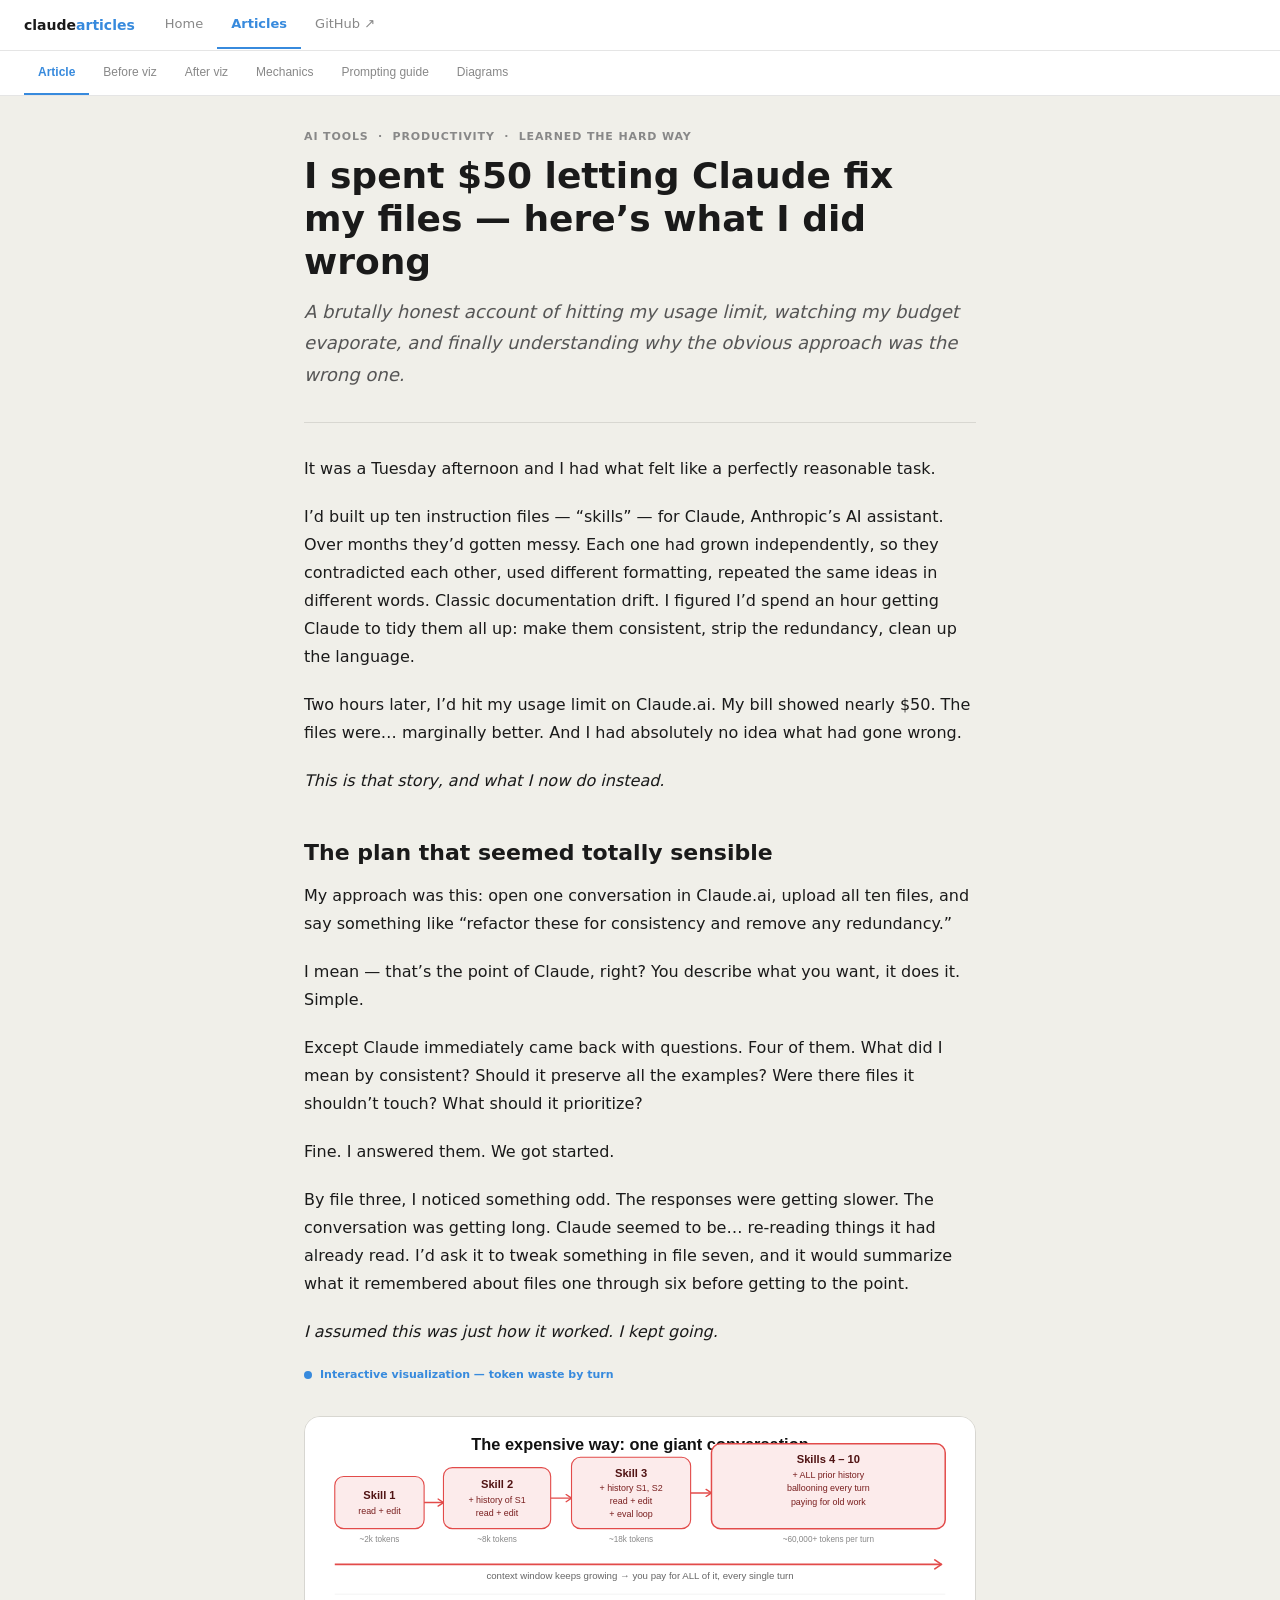
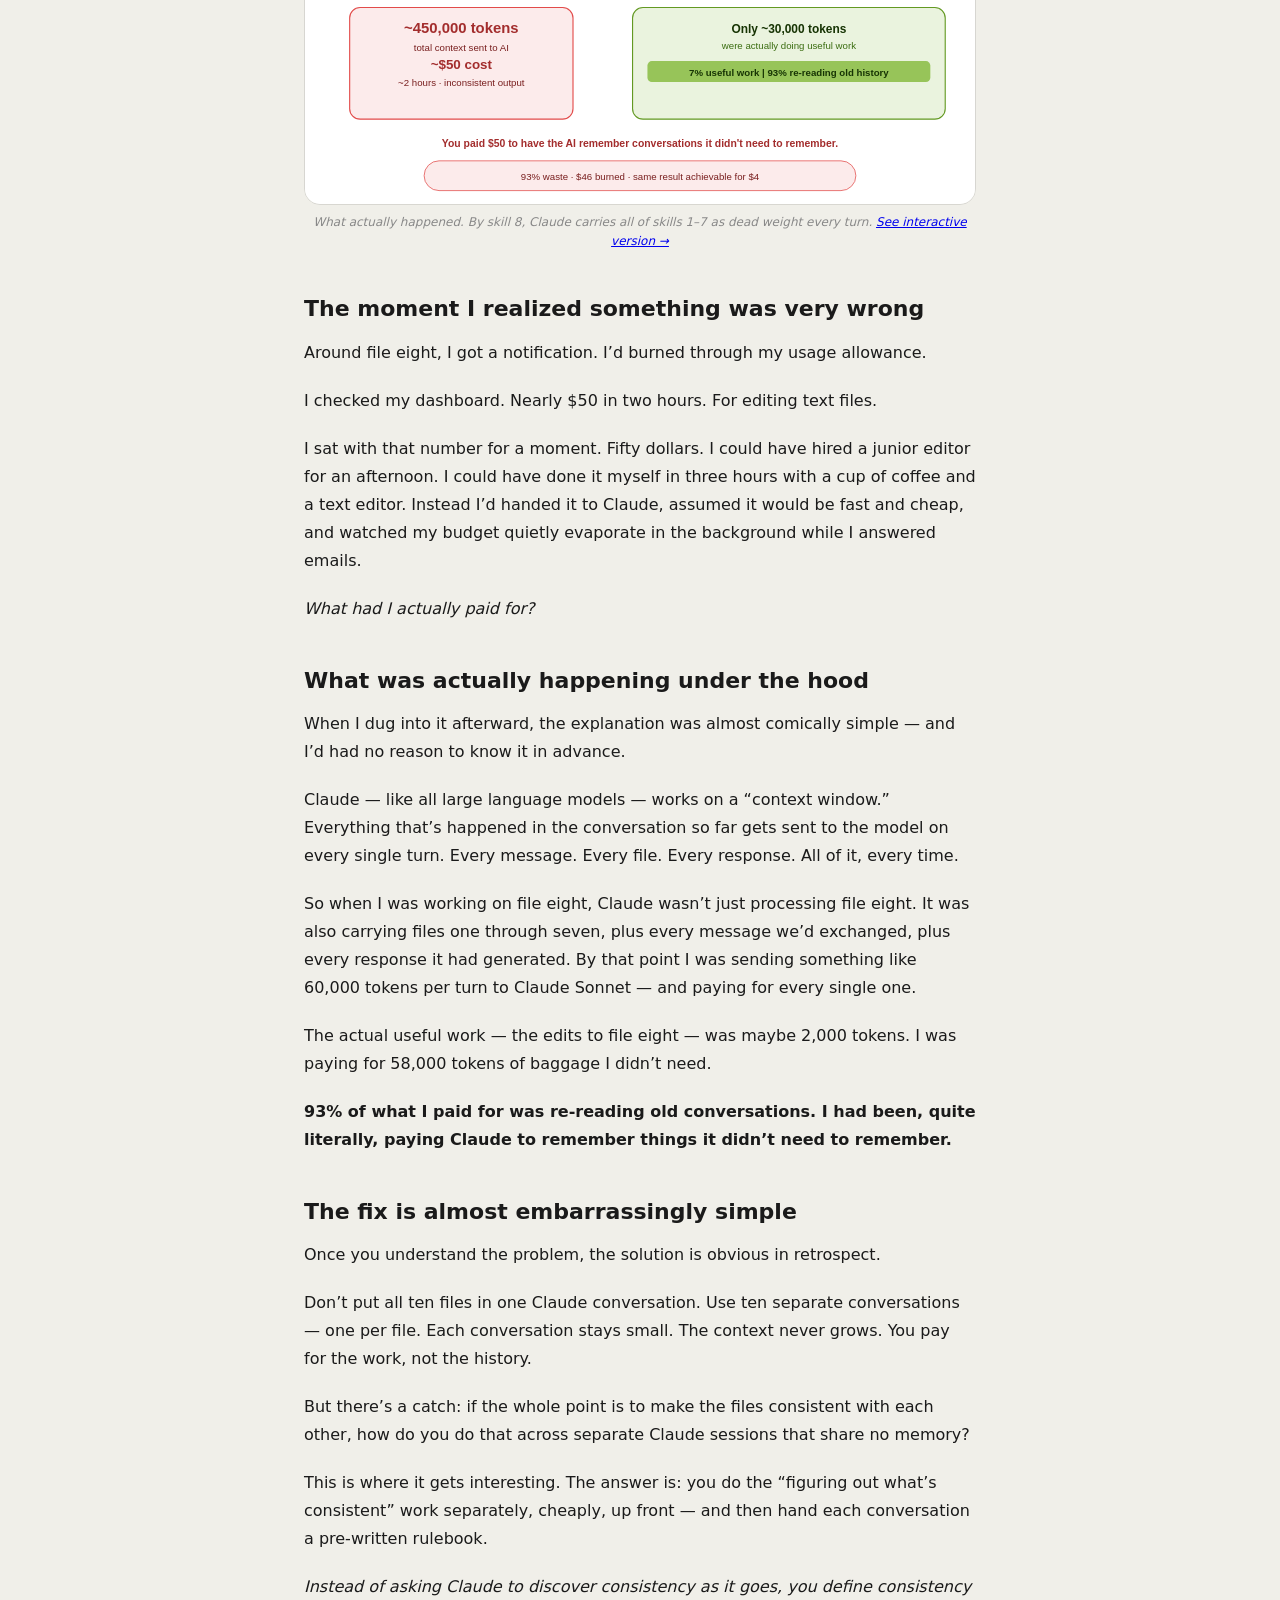
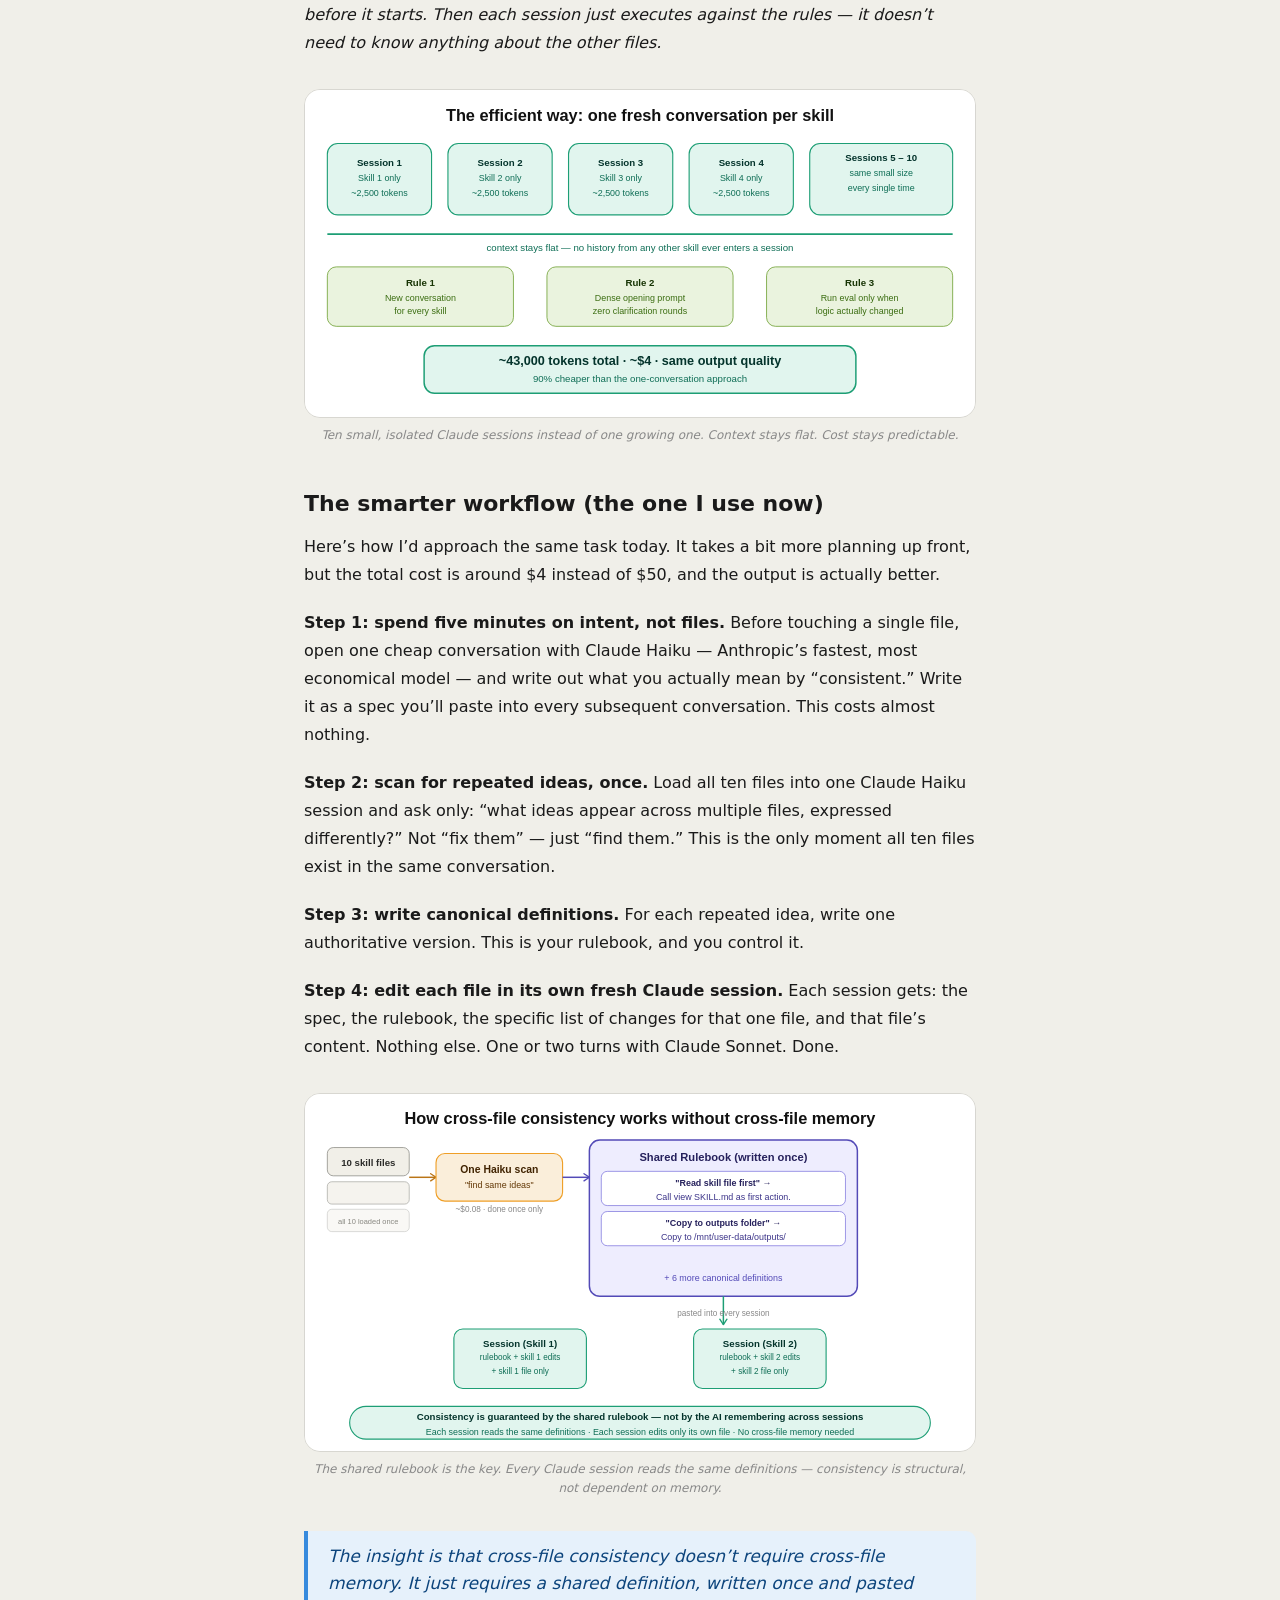
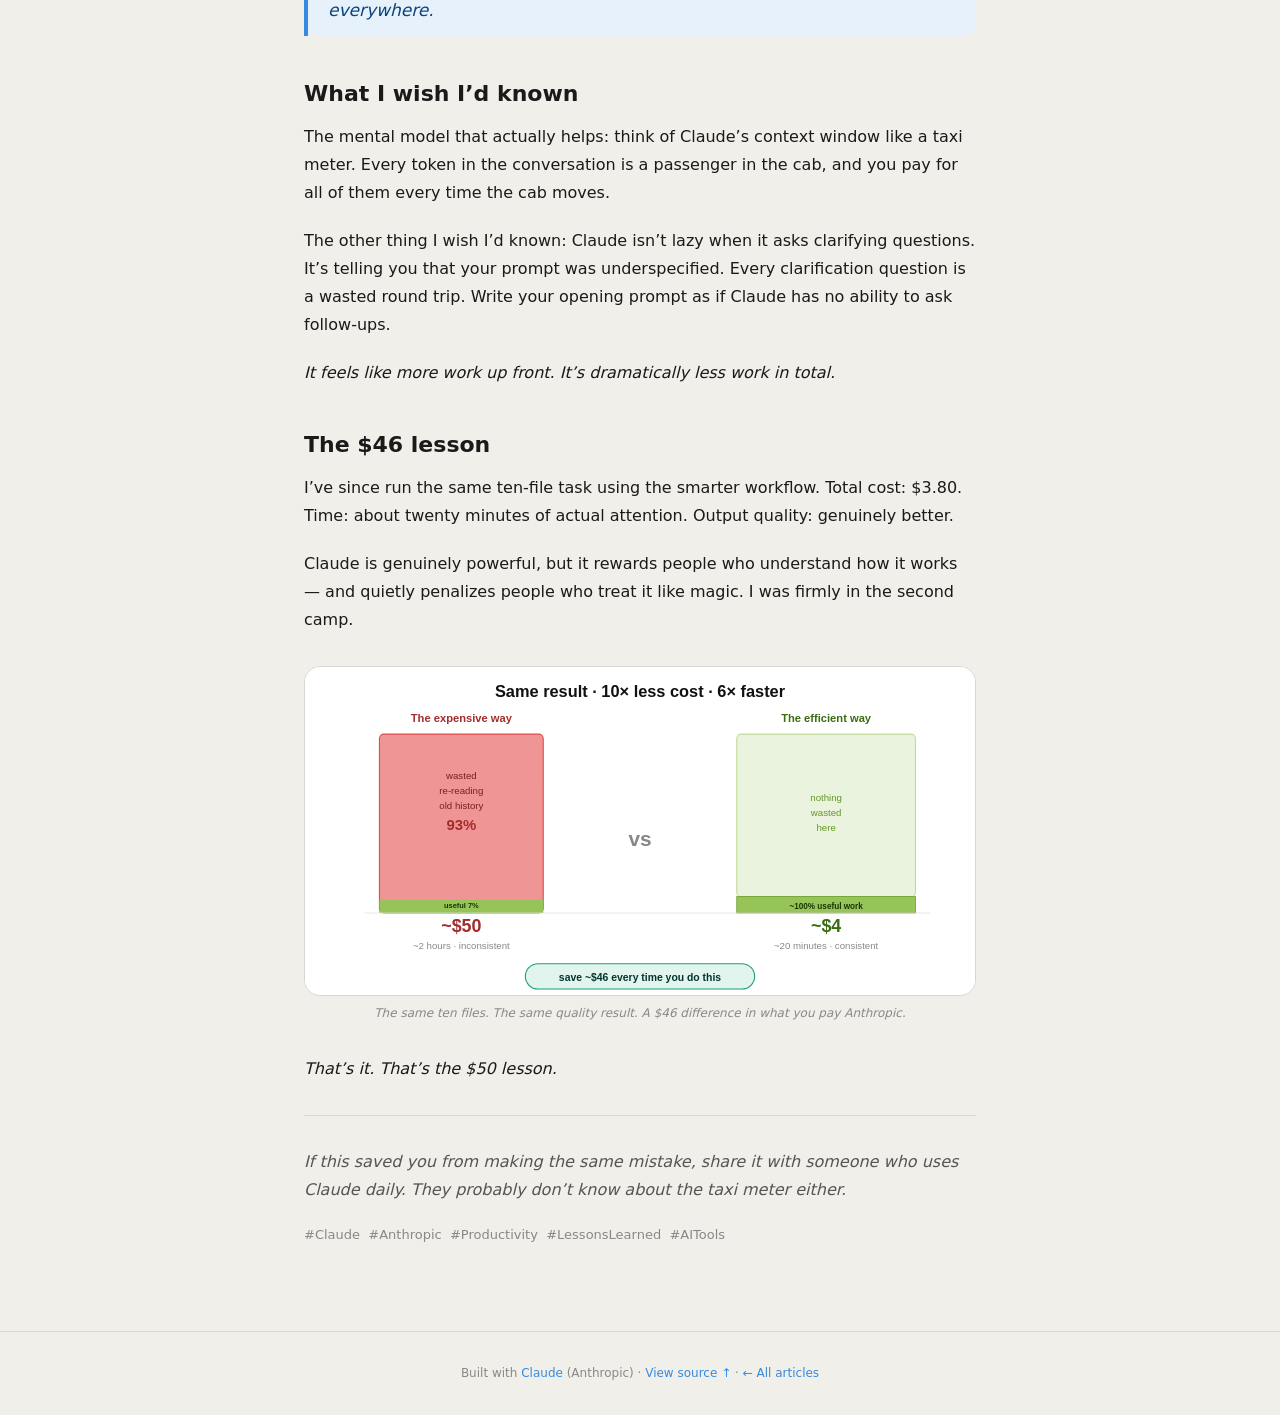
==== articles/claude-token-waste/index.html @ 5283a9b3 "Claude token waste article" ====
<!DOCTYPE html>
<html lang="en">
<head>
<meta charset="UTF-8">
<meta name="viewport" content="width=device-width, initial-scale=1.0">
<title>I spent $50 letting Claude fix my files — Claude Articles</title>
<meta name="description" content="A brutally honest account of hitting my usage limit, watching my budget evaporate, and understanding why the obvious approach was the wrong one.">
<meta property="og:title" content="I spent $50 letting Claude fix my files">
<meta property="og:description" content="Why the naive approach to AI file refactoring costs 10x more than it should — and the workflow that fixes it.">
<meta property="og:type" content="article">
<link rel="canonical" href="https://username.github.io/articles/claude-token-waste/">
<link rel="stylesheet" href="../../_shared/style.css">
<style>
  /* ── page-level tabs ── */
  .page-nav { background: var(--bg); border-bottom: 1px solid var(--border); padding: 0 1.5rem; display: flex; align-items: center; gap: 0; overflow-x: auto; scrollbar-width: none; }
  .page-nav::-webkit-scrollbar { display: none; }
  .pnav-btn { font-size: 12px; padding: 0 14px; height: 44px; border: none; background: transparent; color: var(--text3); cursor: pointer; white-space: nowrap; border-bottom: 2px solid transparent; transition: all .15s; flex-shrink: 0; }
  .pnav-btn:hover { color: var(--text); }
  .pnav-btn.active { color: var(--blue); border-bottom-color: var(--blue); font-weight: 600; }
  .page { display: none; }
  .page.active { display: block; }
  /* ── metrics ── */
  .metrics { display: grid; grid-template-columns: repeat(auto-fit, minmax(120px,1fr)); gap: 10px; margin-bottom: 1.25rem; }
  .metric { background: var(--bg2); border-radius: var(--radius); padding: 12px 14px; }
  .metric .mn { font-size: 22px; font-weight: 700; margin-top: 3px; }
  .metric .ml { font-size: 11px; color: var(--text3); }
  /* ── bar chart ── */
  .bar-row { display: flex; align-items: center; gap: 8px; margin-bottom: 6px; }
  .bar-label { font-size: 11px; color: var(--text3); min-width: 48px; text-align: right; flex-shrink: 0; }
  .bar-track { flex: 1; display: flex; gap: 2px; align-items: center; min-width: 0; }
  .bar-seg { height: 20px; border-radius: 3px; flex-shrink: 0; cursor: default; }
  .bar-total { font-size: 10px; color: var(--text3); min-width: 32px; text-align: right; flex-shrink: 0; }
  .skip-badge { font-size: 10px; color: var(--green-dark); background: var(--green-light); padding: 1px 6px; border-radius: 10px; margin-left: 4px; white-space: nowrap; }
  /* ── filter row ── */
  .filter-row { display: flex; gap: 6px; flex-wrap: wrap; margin-bottom: 1rem; }
  .filt-btn { font-size: 11px; padding: 3px 10px; border-radius: 20px; border: 1px solid var(--border2); background: transparent; color: var(--text3); cursor: pointer; transition: all .15s; }
  .filt-btn.on-red { background: var(--red-light); color: var(--red-dark); border-color: transparent; }
  .filt-btn.on-green { background: var(--green-light); color: var(--green-dark); border-color: transparent; }
  /* ── legend ── */
  .legend { display: flex; flex-wrap: wrap; gap: 14px; margin-top: 1rem; }
  .leg-item { display: flex; align-items: center; gap: 5px; font-size: 11px; color: var(--text3); }
  .leg-dot { width: 10px; height: 10px; border-radius: 2px; flex-shrink: 0; }
  /* ── tabs ── */
  .tab-row { display: flex; gap: 6px; flex-wrap: wrap; margin-bottom: 1rem; }
  .tab-btn { font-size: 12px; padding: 5px 14px; border-radius: var(--radius); border: 1px solid var(--border2); background: transparent; color: var(--text3); cursor: pointer; transition: all .15s; }
  .tab-btn.on { background: var(--blue-light); color: var(--blue-dark); border-color: transparent; font-weight: 600; }
  .tab-pane { display: none; }
  .tab-pane.on { display: block; }
  /* ── annotation ── */
  .ann { border-left: 3px solid var(--blue); border-radius: 0 var(--radius) var(--radius) 0; background: var(--blue-light); padding: 10px 14px; margin-bottom: 10px; font-size: 13px; line-height: 1.5; }
  .ann.good { border-color: var(--green); background: var(--green-light); }
  .ann.bad { border-color: var(--red); background: var(--red-light); }
  .ann-label { font-size: 10px; font-weight: 700; margin-bottom: 3px; color: var(--blue); }
  .ann.good .ann-label { color: var(--green); }
  .ann.bad .ann-label { color: var(--red); }
  /* ── mech cards ── */
  .mcard { border-radius: var(--radius); padding: 10px 14px; font-size: 12px; line-height: 1.55; margin-bottom: 8px; }
  .mcard-bad { background: var(--red-light); border: 1px solid var(--red); }
  .mcard-good { background: var(--green-light); border: 1px solid var(--green); }
  .mcard .mch { font-weight: 700; margin-bottom: 5px; }
  .mcard-bad .mch { color: var(--red-dark); }
  .mcard-good .mch { color: var(--green-dark); }
  .mech-grid { display: grid; grid-template-columns: 1fr 32px 1fr; gap: 0; align-items: start; margin-bottom: 10px; }
  .mech-arrow { display: flex; align-items: center; justify-content: center; padding-top: 12px; font-size: 18px; color: var(--text3); }
  .ctx-vis { display: flex; gap: 3px; flex-wrap: wrap; margin: 8px 0 4px; }
  .ctx-block { height: 14px; border-radius: 2px; }
  /* ── compare ── */
  .compare { display: grid; grid-template-columns: 1fr 1fr; gap: 10px; margin-bottom: 1rem; }
  .compare .ch { font-size: 12px; font-weight: 700; margin-bottom: 8px; }
  .tl-step { padding: 4px 0 4px 18px; position: relative; font-size: 12px; margin-bottom: 6px; }
  .tl-step::before { content:''; position: absolute; left: 3px; top: 10px; width: 7px; height: 7px; border-radius: 50%; }
  .tl-bad::before { background: var(--red); }
  .tl-good::before { background: var(--green); }
  .tl-cost { font-size: 10px; color: var(--text3); }
  /* ── chat / stepper ── */
  .chat-wrap { background: var(--bg2); border-radius: var(--radius-lg); padding: 14px 16px; margin-bottom: 1rem; }
  .bubble { max-width: 88%; margin-bottom: 10px; }
  .bubble.user { margin-left: auto; }
  .bubble-lbl { font-size: 10px; color: var(--text3); margin-bottom: 3px; }
  .bubble.user .bubble-lbl { text-align: right; }
  .bubble-inner { padding: 10px 14px; border-radius: 12px; font-size: 13px; line-height: 1.55; }
  .bubble.user .bubble-inner { background: var(--blue-light); color: var(--text); border-bottom-right-radius: 4px; }
  .bubble.claude .bubble-inner { background: var(--bg); border: 1px solid var(--border); border-bottom-left-radius: 4px; }
  /* ── step nav ── */
  .step-nav { display: flex; align-items: center; gap: 8px; flex-wrap: wrap; margin-bottom: 1.25rem; }
  .step-dot { width: 28px; height: 28px; border-radius: 50%; border: 1px solid var(--border2); display: flex; align-items: center; justify-content: center; font-size: 11px; font-weight: 600; cursor: pointer; color: var(--text3); transition: all .15s; flex-shrink: 0; }
  .step-dot.done { background: var(--green-light); color: var(--green-dark); border-color: transparent; }
  .step-dot.active { background: var(--blue-light); color: var(--blue-dark); border-color: transparent; }
  .step-dot.bad { background: var(--red-light); color: var(--red-dark); border-color: transparent; }
  .step-line { flex: 1; height: 1px; background: var(--border); min-width: 8px; }
  .nav-btns { display: flex; gap: 8px; margin-top: 1rem; }
  .nav-btns button { flex: 1; padding: 8px; font-size: 13px; border: 1px solid var(--border2); border-radius: var(--radius); background: transparent; color: var(--text); cursor: pointer; transition: background .15s; }
  .nav-btns button:hover { background: var(--bg2); }
  /* ── tooltip ── */
  .tt { position: absolute; background: var(--bg); border: 1px solid var(--border2); border-radius: var(--radius); padding: 8px 12px; font-size: 12px; pointer-events: none; z-index: 50; min-width: 160px; display: none; }
  /* ── content wrapper ── */
  .content { max-width: 860px; margin: 0 auto; padding: 1.5rem 1.5rem 4rem; }
  .sec-head { margin-bottom: 1.25rem; }
  .sec-head h2 { font-size: 20px; font-weight: 700; margin-bottom: 4px; }
  .sec-head p { font-size: 13px; color: var(--text2); }
  /* ── diagrams page ── */
  .diag-img { width: 100%; border-radius: var(--radius-lg); border: 1px solid var(--border); margin: 1rem 0 6px; display: block; }
  .diag-caption { text-align: center; font-size: 12px; color: var(--text3); margin-bottom: 1.75rem; font-style: italic; }
  /* ── eval grids ── */
  .eval-grid { display: grid; gap: 3px; margin: 6px 0; }
  .eval-cell { height: 18px; border-radius: 2px; font-size: 9px; display: flex; align-items: center; justify-content: center; font-weight: 700; }
  @media(max-width:600px) { .mech-grid,.compare { grid-template-columns: 1fr; } .mech-arrow { display: none; } }
</style>
</head>
<body>

<header class="site-nav"></header>

<!-- Page-level section tabs -->
<div class="page-nav">
  <button class="pnav-btn active" onclick="showPage('article',this)">Article</button>
  <button class="pnav-btn" onclick="showPage('before',this)">Before viz</button>
  <button class="pnav-btn" onclick="showPage('after',this)">After viz</button>
  <button class="pnav-btn" onclick="showPage('mechanics',this)">Mechanics</button>
  <button class="pnav-btn" onclick="showPage('prompting',this)">Prompting guide</button>
  <button class="pnav-btn" onclick="showPage('diagrams',this)">Diagrams</button>
</div>

<!-- ═══ ARTICLE ═══ -->
<div class="page active" id="page-article">
  <div class="article-content">

    <div class="kicker">AI TOOLS &nbsp;·&nbsp; PRODUCTIVITY &nbsp;·&nbsp; LEARNED THE HARD WAY</div>
    <h1>I spent $50 letting Claude fix my&nbsp;files &mdash; here&rsquo;s what I did wrong</h1>
    <p class="subtitle">A brutally honest account of hitting my usage limit, watching my budget evaporate, and finally understanding why the obvious approach was the wrong one.</p>

    <hr style="border:none;border-top:1px solid var(--border);margin:2rem 0;">

    <p>It was a Tuesday afternoon and I had what felt like a perfectly reasonable task.</p>
    <p>I&rsquo;d built up ten instruction files &mdash; &ldquo;skills&rdquo; &mdash; for Claude, Anthropic&rsquo;s AI assistant. Over months they&rsquo;d gotten messy. Each one had grown independently, so they contradicted each other, used different formatting, repeated the same ideas in different words. Classic documentation drift. I figured I&rsquo;d spend an hour getting Claude to tidy them all up: make them consistent, strip the redundancy, clean up the language.</p>
    <p>Two hours later, I&rsquo;d hit my usage limit on Claude.ai. My bill showed nearly $50. The files were&hellip; marginally better. And I had absolutely no idea what had gone wrong.</p>
    <p><em>This is that story, and what I now do instead.</em></p>

    <h2>The plan that seemed totally sensible</h2>
    <p>My approach was this: open one conversation in Claude.ai, upload all ten files, and say something like &ldquo;refactor these for consistency and remove any redundancy.&rdquo;</p>
    <p>I mean &mdash; that&rsquo;s the point of Claude, right? You describe what you want, it does it. Simple.</p>
    <p>Except Claude immediately came back with questions. Four of them. What did I mean by consistent? Should it preserve all the examples? Were there files it shouldn&rsquo;t touch? What should it prioritize?</p>
    <p>Fine. I answered them. We got started.</p>
    <p>By file three, I noticed something odd. The responses were getting slower. The conversation was getting long. Claude seemed to be&hellip; re-reading things it had already read. I&rsquo;d ask it to tweak something in file seven, and it would summarize what it remembered about files one through six before getting to the point.</p>
    <p><em>I assumed this was just how it worked. I kept going.</em></p>

    <div class="interactive-label">Interactive visualization &mdash; token waste by turn</div>
    <div class="diagram-wrap">
      <img src="diagrams/before-expensive.svg" alt="Token waste diagram — the expensive way" loading="lazy">
      <div class="caption">What actually happened. By skill 8, Claude carries all of skills 1&ndash;7 as dead weight every turn. <a href="#" onclick="showPage('before',document.querySelectorAll('.pnav-btn')[1]);return false;">See interactive version &rarr;</a></div>
    </div>

    <h2>The moment I realized something was very wrong</h2>
    <p>Around file eight, I got a notification. I&rsquo;d burned through my usage allowance.</p>
    <p>I checked my dashboard. Nearly $50 in two hours. For editing text files.</p>
    <p>I sat with that number for a moment. Fifty dollars. I could have hired a junior editor for an afternoon. I could have done it myself in three hours with a cup of coffee and a text editor. Instead I&rsquo;d handed it to Claude, assumed it would be fast and cheap, and watched my budget quietly evaporate in the background while I answered emails.</p>
    <p><em>What had I actually paid for?</em></p>

    <h2>What was actually happening under the hood</h2>
    <p>When I dug into it afterward, the explanation was almost comically simple &mdash; and I&rsquo;d had no reason to know it in advance.</p>
    <p>Claude &mdash; like all large language models &mdash; works on a &ldquo;context window.&rdquo; Everything that&rsquo;s happened in the conversation so far gets sent to the model on every single turn. Every message. Every file. Every response. All of it, every time.</p>
    <p>So when I was working on file eight, Claude wasn&rsquo;t just processing file eight. It was also carrying files one through seven, plus every message we&rsquo;d exchanged, plus every response it had generated. By that point I was sending something like 60,000 tokens per turn to Claude Sonnet &mdash; and paying for every single one.</p>
    <p>The actual useful work &mdash; the edits to file eight &mdash; was maybe 2,000 tokens. I was paying for 58,000 tokens of baggage I didn&rsquo;t need.</p>
    <p><strong>93% of what I paid for was re-reading old conversations. I had been, quite literally, paying Claude to remember things it didn&rsquo;t need to remember.</strong></p>

    <h2>The fix is almost embarrassingly simple</h2>
    <p>Once you understand the problem, the solution is obvious in retrospect.</p>
    <p>Don&rsquo;t put all ten files in one Claude conversation. Use ten separate conversations &mdash; one per file. Each conversation stays small. The context never grows. You pay for the work, not the history.</p>
    <p>But there&rsquo;s a catch: if the whole point is to make the files consistent with each other, how do you do that across separate Claude sessions that share no memory?</p>
    <p>This is where it gets interesting. The answer is: you do the &ldquo;figuring out what&rsquo;s consistent&rdquo; work separately, cheaply, up front &mdash; and then hand each conversation a pre-written rulebook.</p>
    <p><em>Instead of asking Claude to discover consistency as it goes, you define consistency before it starts. Then each session just executes against the rules &mdash; it doesn&rsquo;t need to know anything about the other files.</em></p>

    <div class="diagram-wrap">
      <img src="diagrams/after-efficient.svg" alt="The efficient way — isolated sessions" loading="lazy">
      <div class="caption">Ten small, isolated Claude sessions instead of one growing one. Context stays flat. Cost stays predictable.</div>
    </div>

    <h2>The smarter workflow (the one I use now)</h2>
    <p>Here&rsquo;s how I&rsquo;d approach the same task today. It takes a bit more planning up front, but the total cost is around $4 instead of $50, and the output is actually better.</p>
    <p><strong>Step 1: spend five minutes on intent, not files.</strong> Before touching a single file, open one cheap conversation with Claude Haiku &mdash; Anthropic&rsquo;s fastest, most economical model &mdash; and write out what you actually mean by &ldquo;consistent.&rdquo; Write it as a spec you&rsquo;ll paste into every subsequent conversation. This costs almost nothing.</p>
    <p><strong>Step 2: scan for repeated ideas, once.</strong> Load all ten files into one Claude Haiku session and ask only: &ldquo;what ideas appear across multiple files, expressed differently?&rdquo; Not &ldquo;fix them&rdquo; &mdash; just &ldquo;find them.&rdquo; This is the only moment all ten files exist in the same conversation.</p>
    <p><strong>Step 3: write canonical definitions.</strong> For each repeated idea, write one authoritative version. This is your rulebook, and you control it.</p>
    <p><strong>Step 4: edit each file in its own fresh Claude session.</strong> Each session gets: the spec, the rulebook, the specific list of changes for that one file, and that file&rsquo;s content. Nothing else. One or two turns with Claude Sonnet. Done.</p>

    <div class="diagram-wrap">
      <img src="diagrams/semantic-rulebook.svg" alt="The shared rulebook approach" loading="lazy">
      <div class="caption">The shared rulebook is the key. Every Claude session reads the same definitions &mdash; consistency is structural, not dependent on memory.</div>
    </div>

    <blockquote>The insight is that cross-file consistency doesn&rsquo;t require cross-file memory. It just requires a shared definition, written once and pasted everywhere.</blockquote>

    <h2>What I wish I&rsquo;d known</h2>
    <p>The mental model that actually helps: think of Claude&rsquo;s context window like a taxi meter. Every token in the conversation is a passenger in the cab, and you pay for all of them every time the cab moves.</p>
    <p>The other thing I wish I&rsquo;d known: Claude isn&rsquo;t lazy when it asks clarifying questions. It&rsquo;s telling you that your prompt was underspecified. Every clarification question is a wasted round trip. Write your opening prompt as if Claude has no ability to ask follow-ups.</p>
    <p><em>It feels like more work up front. It&rsquo;s dramatically less work in total.</em></p>

    <h2>The $46 lesson</h2>
    <p>I&rsquo;ve since run the same ten-file task using the smarter workflow. Total cost: $3.80. Time: about twenty minutes of actual attention. Output quality: genuinely better.</p>
    <p>Claude is genuinely powerful, but it rewards people who understand how it works &mdash; and quietly penalizes people who treat it like magic. I was firmly in the second camp.</p>

    <div class="diagram-wrap">
      <img src="diagrams/cost-comparison.svg" alt="Cost comparison" loading="lazy">
      <div class="caption">The same ten files. The same quality result. A $46 difference in what you pay Anthropic.</div>
    </div>

    <p><em>That&rsquo;s it. That&rsquo;s the $50 lesson.</em></p>
    <hr style="border:none;border-top:1px solid var(--border);margin:2rem 0;">
    <p style="color:var(--text2);font-style:italic;">If this saved you from making the same mistake, share it with someone who uses Claude daily. They probably don&rsquo;t know about the taxi meter either.</p>
    <p style="font-size:13px;color:var(--text3);margin-top:1rem;">#Claude &nbsp;#Anthropic &nbsp;#Productivity &nbsp;#LessonsLearned &nbsp;#AITools</p>
  </div>
</div>

<!-- ═══ BEFORE VIZ ═══ -->
<div class="page" id="page-before">
  <div class="content">
    <div class="sec-head"><h2>Before: monolithic session token waste</h2><p>10 skills × ~275 lines each in one conversation. Each row = one turn. Hover bars for details.</p></div>
    <div class="metrics">
      <div class="metric"><div class="ml">total turns</div><div class="mn" id="b-turns" style="color:var(--red)">—</div></div>
      <div class="metric"><div class="ml">total tokens</div><div class="mn" id="b-total" style="color:var(--red)">—</div></div>
      <div class="metric"><div class="ml">useful tokens</div><div class="mn" id="b-useful" style="color:var(--green)">—</div></div>
      <div class="metric"><div class="ml">waste ratio</div><div class="mn" id="b-waste" style="color:var(--red)">—</div></div>
    </div>
    <div class="filter-row" id="b-filter"></div>
    <div id="b-chart" style="position:relative;"></div>
    <div class="tt" id="b-tip"></div>
    <div class="legend">
      <div class="leg-item"><div class="leg-dot" style="background:#F09595"></div>skill file re-read</div>
      <div class="leg-item"><div class="leg-dot" style="background:#E24B4A"></div>prior history</div>
      <div class="leg-item"><div class="leg-dot" style="background:#EF9F27"></div>eval reruns</div>
      <div class="leg-item"><div class="leg-dot" style="background:#FAC775"></div>clarifications</div>
      <div class="leg-item"><div class="leg-dot" style="background:#97C459"></div>useful work</div>
    </div>
  </div>
</div>

<!-- ═══ AFTER VIZ ═══ -->
<div class="page" id="page-after">
  <div class="content">
    <div class="sec-head"><h2>After: isolated sessions + compressed skills</h2><p>Each skill gets its own fresh Claude session. Haiku for edits, Sonnet for evals only when logic changed.</p></div>
    <div class="metrics">
      <div class="metric"><div class="ml">total turns</div><div class="mn" id="a-turns" style="color:var(--green)">—</div></div>
      <div class="metric"><div class="ml">total tokens</div><div class="mn" id="a-total" style="color:var(--green)">—</div></div>
      <div class="metric"><div class="ml">useful tokens</div><div class="mn" id="a-useful" style="color:var(--green)">—</div></div>
      <div class="metric"><div class="ml">waste ratio</div><div class="mn" id="a-waste" style="color:var(--green)">—</div></div>
    </div>
    <div class="filter-row" id="a-filter"></div>
    <div id="a-chart" style="position:relative;"></div>
    <div class="tt" id="a-tip"></div>
    <div class="legend" style="margin-top:1rem;">
      <div class="leg-item"><div class="leg-dot" style="background:#9FE1CB"></div>compressed skill (read once)</div>
      <div class="leg-item"><div class="leg-dot" style="background:#EF9F27"></div>eval (logic-changed only)</div>
      <div class="leg-item"><div class="leg-dot" style="background:#97C459"></div>useful work</div>
      <div class="leg-item"><div class="leg-dot" style="background:#C0DD97"></div>Claude Haiku edit</div>
    </div>
  </div>
</div>

<!-- ═══ MECHANICS ═══ -->
<div class="page" id="page-mechanics">
  <div class="content">
    <div class="sec-head"><h2>Mechanics: how each improvement eliminates waste</h2><p>Step through each optimization to see exactly what changed in the Claude API call structure.</p></div>
    <div class="tab-row">
      <button class="tab-btn on" onclick="swTab('mech','ctx',this)">1. Context growth</button>
      <button class="tab-btn" onclick="swTab('mech','compress',this)">2. Skill compression</button>
      <button class="tab-btn" onclick="swTab('mech','session',this)">3. Session isolation</button>
      <button class="tab-btn" onclick="swTab('mech','eval',this)">4. Selective evals</button>
      <button class="tab-btn" onclick="swTab('mech','model',this)">5. Model tiering</button>
    </div>

    <div id="mech-ctx" class="tab-pane on">
      <div class="mech-grid">
        <div class="mcard mcard-bad">
          <div class="mch">Before &mdash; unbounded context</div>
          Every message re-sent on every Claude API call. After 20 turns across skills 1&ndash;7, skill 8 already carries 80,000+ tokens of irrelevant history.
          <div class="ctx-vis" id="ctx-bad"></div>
          <div style="font-size:10px;color:var(--red);margin-top:4px;" id="ctx-bad-count"></div>
          <input type="range" min="1" max="30" value="1" id="ctx-slider" oninput="updateCtx(this.value)" style="width:100%;margin-top:8px;accent-color:var(--blue);">
          <div style="font-size:10px;color:var(--text3);">&larr; drag to simulate turn count &rarr;</div>
        </div>
        <div class="mech-arrow">&rarr;</div>
        <div class="mcard mcard-good">
          <div class="mch">After &mdash; capped context</div>
          Each skill gets a fresh Claude session. Context = compressed skill file + 2 turns. No bleed from other skills. Stays flat regardless of how many skills you process.
          <div class="ctx-vis" id="ctx-good"></div>
          <div style="font-size:10px;color:var(--green);margin-top:4px;" id="ctx-good-count"></div>
          <br><span class="pill pill-green">saves ~40% of total spend</span>
        </div>
      </div>
    </div>

    <div id="mech-compress" class="tab-pane">
      <div class="mech-grid">
        <div class="mcard mcard-bad">
          <div class="mch">Before &mdash; 275-line SKILL.md every call</div>
          Full file loaded on every turn (~1,800 tokens). Verbose prose, long examples, edge-case notes — almost none needed for an edit pass.
          <div style="margin-top:8px;display:flex;flex-direction:column;gap:3px;">
            <div style="display:flex;align-items:center;gap:6px;"><div style="width:130px;height:10px;background:#F09595;border-radius:2px;"></div><span style="font-size:10px;color:var(--text3);">prose instructions (110 lines)</span></div>
            <div style="display:flex;align-items:center;gap:6px;"><div style="width:84px;height:10px;background:#F5C4B3;border-radius:2px;"></div><span style="font-size:10px;color:var(--text3);">inline examples (70 lines)</span></div>
            <div style="display:flex;align-items:center;gap:6px;"><div style="width:48px;height:10px;background:#E24B4A;border-radius:2px;opacity:0.6;"></div><span style="font-size:10px;color:var(--text3);">edge-case notes (40 lines)</span></div>
            <div style="display:flex;align-items:center;gap:6px;"><div style="width:24px;height:10px;background:#97C459;border-radius:2px;"></div><span style="font-size:10px;color:var(--text3);">frontmatter (20 lines)</span></div>
            <div style="display:flex;align-items:center;gap:6px;"><div style="width:42px;height:10px;background:#B4B2A9;border-radius:2px;"></div><span style="font-size:10px;color:var(--text3);">redundant cross-skill (35 lines)</span></div>
          </div>
          <div style="font-size:11px;font-weight:700;color:var(--red);margin-top:6px;">~1,800 tokens &times; 3 turns = 5,400 tokens/skill</div>
        </div>
        <div class="mech-arrow">&rarr;</div>
        <div class="mcard mcard-good">
          <div class="mch">After &mdash; 80-line compressed form</div>
          Frontmatter + numbered instruction list. Examples move to references/ loaded on-demand. Shared patterns deduped into a shared reference.
          <div style="margin-top:8px;display:flex;flex-direction:column;gap:3px;">
            <div style="display:flex;align-items:center;gap:6px;"><div style="width:24px;height:10px;background:#97C459;border-radius:2px;"></div><span style="font-size:10px;color:var(--text3);">frontmatter (20 lines)</span></div>
            <div style="display:flex;align-items:center;gap:6px;"><div style="width:54px;height:10px;background:#5DCAA5;border-radius:2px;"></div><span style="font-size:10px;color:var(--text3);">bullet instructions (45 lines)</span></div>
            <div style="display:flex;align-items:center;gap:6px;"><div style="width:18px;height:10px;background:#9FE1CB;border-radius:2px;"></div><span style="font-size:10px;color:var(--text3);">ref pointers (15 lines)</span></div>
          </div>
          <div style="font-size:11px;font-weight:700;color:var(--green);margin-top:6px;">~520 tokens &times; 2 turns = 1,040 tokens/skill</div>
          <br><span class="pill pill-green">saves ~20% of total spend</span>
        </div>
      </div>
    </div>

    <div id="mech-session" class="tab-pane">
      <div class="compare">
        <div>
          <div class="ch" style="color:var(--red-dark);">Before &mdash; one long session</div>
          <div class="tl-step tl-bad">Skill 1 read + edit + eval<div class="tl-cost">Turns 1&ndash;3 &middot; ~6k tokens</div></div>
          <div class="tl-step tl-bad">Skill 2 + history(S1) + edit<div class="tl-cost">Turns 4&ndash;6 &middot; ~12k tokens</div></div>
          <div class="tl-step tl-bad">Skill 3 + history(S1+S2) + edit<div class="tl-cost">Turns 7&ndash;9 &middot; ~19k tokens</div></div>
          <div class="tl-step tl-bad" style="opacity:.6;">&vellip; keeps growing</div>
          <div class="tl-step tl-bad">Skill 10 &middot; history(S1&ndash;S9)<div class="tl-cost">Turns 28&ndash;30 &middot; ~65k tokens</div></div>
          <div style="margin-top:8px;font-size:11px;font-weight:700;color:var(--red);">Total: ~250k&ndash;400k tokens</div>
        </div>
        <div>
          <div class="ch" style="color:var(--green-dark);">After &mdash; 10 isolated Claude sessions</div>
          <div class="tl-step tl-good">Session 1 &middot; Skill 1 only<div class="tl-cost">Turns 1&ndash;2 &middot; ~2k tokens</div></div>
          <div class="tl-step tl-good">Session 2 &middot; Skill 2 only<div class="tl-cost">Turns 1&ndash;2 &middot; ~2k tokens</div></div>
          <div class="tl-step tl-good">Session 3 &middot; Skill 3 only<div class="tl-cost">Turns 1&ndash;2 &middot; ~2k tokens</div></div>
          <div class="tl-step tl-good">&vellip; stays constant per session</div>
          <div class="tl-step tl-good">Session 10 &middot; Skill 10 only<div class="tl-cost">Turns 1&ndash;2 &middot; ~2k tokens</div></div>
          <div style="margin-top:8px;font-size:11px;font-weight:700;color:var(--green);">Total: ~20k&ndash;40k tokens</div>
        </div>
      </div>
      <span class="pill pill-green">saves ~40% &middot; biggest single lever</span>
    </div>

    <div id="mech-eval" class="tab-pane">
      <div class="mech-grid">
        <div class="mcard mcard-bad">
          <div class="mch">Before &mdash; eval every skill, every iteration</div>
          Full Claude Sonnet eval loops regardless of what changed. Renaming a YAML field triggers the same eval as rewriting core logic.
          <div style="margin-top:8px;font-size:10px;color:var(--text3);">30 eval runs (10 skills &times; 3 iterations):</div>
          <div class="eval-grid" style="grid-template-columns:repeat(6,1fr);" id="eval-bad"></div>
          <div style="font-size:11px;font-weight:700;color:var(--red);margin-top:4px;">~30,000 tokens</div>
        </div>
        <div class="mech-arrow">&rarr;</div>
        <div class="mcard mcard-good">
          <div class="mch">After &mdash; eval only on logic changes</div>
          Hash the logic section. Description-only change &rarr; skip eval. Only trigger when step instructions were actually modified.
          <div style="margin-top:8px;font-size:10px;color:var(--text3);">~4 skills had logic changes:</div>
          <div class="eval-grid" style="grid-template-columns:repeat(5,1fr);" id="eval-good"></div>
          <div style="font-size:11px;font-weight:700;color:var(--green);margin-top:4px;">~4,800 tokens</div>
          <br><span class="pill pill-green">saves ~15% of total spend</span>
        </div>
      </div>
    </div>

    <div id="mech-model" class="tab-pane">
      <div class="mech-grid">
        <div class="mcard mcard-bad">
          <div class="mch">Before &mdash; Claude Sonnet for everything</div>
          Every call uses Sonnet pricing. Structural edits don&rsquo;t need that level of reasoning.
          <div style="margin-top:8px;display:flex;flex-direction:column;gap:5px;font-size:11px;">
            <div style="display:flex;justify-content:space-between;"><span>Description rewrite</span><span style="color:var(--red);">Sonnet &mdash; expensive</span></div>
            <div style="display:flex;justify-content:space-between;"><span>Redundancy removal</span><span style="color:var(--red);">Sonnet &mdash; expensive</span></div>
            <div style="display:flex;justify-content:space-between;"><span>Formatting pass</span><span style="color:var(--red);">Sonnet &mdash; expensive</span></div>
            <div style="display:flex;justify-content:space-between;"><span>Eval + scoring</span><span style="color:var(--amber);">Sonnet &mdash; appropriate</span></div>
          </div>
        </div>
        <div class="mech-arrow">&rarr;</div>
        <div class="mcard mcard-good">
          <div class="mch">After &mdash; route by task complexity</div>
          Structural edits go to Claude Haiku (~10&times; cheaper). Sonnet reserved for eval scoring and logic rewrites.
          <div style="margin-top:8px;display:flex;flex-direction:column;gap:5px;font-size:11px;">
            <div style="display:flex;justify-content:space-between;"><span>Description rewrite</span><span style="color:var(--green);">Haiku &mdash; 10&times; cheaper</span></div>
            <div style="display:flex;justify-content:space-between;"><span>Redundancy removal</span><span style="color:var(--green);">Haiku &mdash; 10&times; cheaper</span></div>
            <div style="display:flex;justify-content:space-between;"><span>Formatting pass</span><span style="color:var(--green);">Haiku &mdash; 10&times; cheaper</span></div>
            <div style="display:flex;justify-content:space-between;"><span>Eval + scoring</span><span style="color:var(--amber);">Sonnet &mdash; appropriate</span></div>
          </div>
          <br><span class="pill pill-green">saves ~10% of total spend</span>
        </div>
      </div>
    </div>

    <div style="display:grid;grid-template-columns:1fr 1fr;gap:10px;margin-top:1rem;">
      <div style="background:var(--red-light);border:1px solid var(--red);border-radius:var(--radius);padding:12px 16px;">
        <div style="font-size:11px;font-weight:700;color:var(--red);margin-bottom:2px;">Before</div>
        <div style="font-size:24px;font-weight:800;color:var(--red);">~$45&ndash;55</div>
        <div style="font-size:11px;color:var(--text3);">10 skills &middot; 1 session &middot; 30 turns</div>
      </div>
      <div style="background:var(--green-light);border:1px solid var(--green);border-radius:var(--radius);padding:12px 16px;">
        <div style="font-size:11px;font-weight:700;color:var(--green);margin-bottom:2px;">After</div>
        <div style="font-size:24px;font-weight:800;color:var(--green);">~$3&ndash;6</div>
        <div style="font-size:11px;color:var(--text3);">10 sessions &middot; compressed &middot; tiered models</div>
      </div>
    </div>
  </div>
</div>

<!-- ═══ PROMPTING ═══ -->
<div class="page" id="page-prompting">
  <div class="content">
    <div class="sec-head"><h2>Step-by-step: how to prompt Claude efficiently</h2><p>The exact message structure that avoids the $50 mistake. Click through each step.</p></div>
    <div class="step-nav" id="prompt-nav"></div>
    <div id="prompt-content"></div>
    <div class="nav-btns">
      <button id="prompt-prev" onclick="changeStep(-1)" style="display:none;">&larr; Previous</button>
      <button id="prompt-next" onclick="changeStep(1)">Next step &rarr;</button>
    </div>
  </div>
</div>

<!-- ═══ DIAGRAMS ═══ -->
<div class="page" id="page-diagrams">
  <div class="content">
    <div class="sec-head"><h2>Diagrams</h2><p>Plain-language visuals — right-click any image to save, or download the SVG source from <a href="https://github.com/username/username.github.io/tree/main/articles/claude-token-waste/diagrams" target="_blank" rel="noopener">GitHub &rarr;</a></p></div>
    <img class="diag-img" src="diagrams/before-expensive.svg" alt="The expensive way">
    <div class="diag-caption">Diagram 1 &mdash; The problem: one conversation, growing context, 93% waste</div>
    <img class="diag-img" src="diagrams/after-efficient.svg" alt="The efficient way">
    <div class="diag-caption">Diagram 2 &mdash; The fix: ten flat sessions, context never grows</div>
    <img class="diag-img" src="diagrams/semantic-rulebook.svg" alt="Shared rulebook">
    <div class="diag-caption">Diagram 3 &mdash; Cross-file consistency via a shared canonical rulebook</div>
    <img class="diag-img" src="diagrams/cost-comparison.svg" alt="Cost comparison">
    <div class="diag-caption">Diagram 4 &mdash; Same result, $46 less</div>
  </div>
</div>

<footer class="site-footer">
  Built with <a href="https://claude.ai" target="_blank" rel="noopener">Claude</a> (Anthropic) &middot;
  <a href="https://github.com/username/username.github.io" target="_blank" rel="noopener">View source &uarr;</a> &middot;
  <a href="../../index.html">&larr; All articles</a>
</footer>

<script src="../../_shared/nav.js"></script>
<script>renderNav({ current: 'articles' });</script>
<script>
// ── Page switching ──
function showPage(id, btn) {
  document.querySelectorAll('.page').forEach(p => p.classList.remove('active'));
  document.querySelectorAll('.pnav-btn').forEach(b => b.classList.remove('active'));
  document.getElementById('page-' + id).classList.add('active');
  if (btn) btn.classList.add('active');
}

// ── Shared bar scale ──
const SCALE = 380;

// ── Before chart ──
function buildBefore() {
  const turns = []; let hist = 0;
  for (let s = 1; s <= 10; s++) {
    const sk = 1100 + Math.round(Math.random() * 200);
    for (let t = 1; t <= 3; t++) {
      const ev = t===2 ? 900+Math.round(Math.random()*300) : t===3 ? 700+Math.round(Math.random()*200) : 0;
      const cl = t===1 ? 300+Math.round(Math.random()*200) : 80+Math.round(Math.random()*80);
      const us = 300+Math.round(Math.random()*200);
      const total = sk+hist+ev+cl+us;
      turns.push({skill:s,turn:t,skillRead:sk,history:hist,evalCost:ev,clarify:cl,useful:us,total});
      hist += total;
    }
  }
  return turns;
}
const bTurns = buildBefore();
let bActive = 0;

function buildBFilter() {
  const f = document.getElementById('b-filter');
  ['All','S1','S2','S3','S4','S5','S6','S7','S8','S9','S10'].forEach((l,i) => {
    const b = document.createElement('button'); b.className = 'filt-btn' + (i===0?' on-red':'');
    b.textContent = l;
    b.onclick = () => { bActive=i; document.querySelectorAll('#b-filter .filt-btn').forEach(x=>x.className='filt-btn'); b.classList.add('on-red'); renderBefore(); };
    f.appendChild(b);
  });
}

function renderBefore() {
  const turns = bActive===0 ? bTurns : bTurns.filter(t=>t.skill===bActive);
  const maxT = Math.max(...turns.map(t=>t.total));
  const tot = turns.reduce((a,t)=>a+t.total,0), use = turns.reduce((a,t)=>a+t.useful,0);
  document.getElementById('b-turns').textContent = turns.length;
  document.getElementById('b-total').textContent = Math.round(tot/1000)+'k';
  document.getElementById('b-useful').textContent = Math.round(use/1000)+'k';
  document.getElementById('b-waste').textContent = Math.round((1-use/tot)*100)+'%';
  const area = document.getElementById('b-chart'); area.innerHTML='';
  turns.forEach(t => {
    const row=document.createElement('div'); row.className='bar-row';
    const lbl=document.createElement('div'); lbl.className='bar-label'; lbl.textContent=`S${t.skill}·T${t.turn}`; row.appendChild(lbl);
    const track=document.createElement('div'); track.className='bar-track';
    [{v:t.skillRead,c:'#F09595',n:'skill re-read'},{v:t.history,c:'#E24B4A',n:'prior history'},{v:t.evalCost,c:'#EF9F27',n:'eval'},{v:t.clarify,c:'#FAC775',n:'clarify'},{v:t.useful,c:'#97C459',n:'useful'}].forEach(seg => {
      if(!seg.v) return;
      const w=Math.max(2,Math.round(seg.v/maxT*SCALE));
      const el=document.createElement('div'); el.className='bar-seg'; el.style.cssText=`width:${w}px;background:${seg.c};`;
      el.addEventListener('mouseenter',e=>{ const tip=document.getElementById('b-tip'); tip.innerHTML=`<strong>S${t.skill} T${t.turn}</strong><br>${seg.n}: ${seg.v.toLocaleString()} tokens`; tip.style.display='block'; tip.style.top=(row.offsetTop-4)+'px'; tip.style.left=(e.target.offsetLeft+w+8)+'px'; });
      el.addEventListener('mouseleave',()=>document.getElementById('b-tip').style.display='none');
      track.appendChild(el);
    });
    const tot2=document.createElement('div'); tot2.className='bar-total'; tot2.textContent=Math.round(t.total/1000)+'k';
    row.appendChild(track); row.appendChild(tot2); area.appendChild(row);
  });
}
buildBFilter(); renderBefore();

// ── After chart ──
function buildAfter() {
  const turns = [];
  for (let s=1;s<=10;s++) {
    const comp=320+Math.round(Math.random()*80), hasEval=Math.random()>0.4;
    for(let t=1;t<=2;t++){
      const sr=t===1?comp:0, ev=(t===2&&hasEval)?500+Math.round(Math.random()*200):0;
      const ha=t===1?200+Math.round(Math.random()*100):0, us=280+Math.round(Math.random()*150);
      turns.push({skill:s,turn:t,skillRead:sr,evalCost:ev,haiku:ha,useful:us,total:sr+ev+ha+us,hasEval});
    }
  }
  return turns;
}
const aTurns = buildAfter();
let aActive = 0;

function buildAFilter() {
  const f=document.getElementById('a-filter');
  ['All','S1','S2','S3','S4','S5','S6','S7','S8','S9','S10'].forEach((l,i)=>{
    const b=document.createElement('button'); b.className='filt-btn'+(i===0?' on-green':'');
    b.textContent=l;
    b.onclick=()=>{ aActive=i; document.querySelectorAll('#a-filter .filt-btn').forEach(x=>x.className='filt-btn'); b.classList.add('on-green'); renderAfter(); };
    f.appendChild(b);
  });
}

function renderAfter() {
  const turns=aActive===0?aTurns:aTurns.filter(t=>t.skill===aActive);
  const tot=turns.reduce((a,t)=>a+t.total,0), use=turns.reduce((a,t)=>a+t.useful,0);
  document.getElementById('a-turns').textContent=turns.length;
  document.getElementById('a-total').textContent=Math.round(tot/1000)+'k';
  document.getElementById('a-useful').textContent=Math.round(use/1000)+'k';
  document.getElementById('a-waste').textContent=Math.round((1-use/tot)*100)+'%';
  const area=document.getElementById('a-chart'); area.innerHTML='';
  turns.forEach(t=>{
    const row=document.createElement('div'); row.className='bar-row';
    const lbl=document.createElement('div'); lbl.className='bar-label'; lbl.textContent=`S${t.skill}·T${t.turn}`; row.appendChild(lbl);
    const track=document.createElement('div'); track.className='bar-track';
    [{v:t.skillRead,c:'#9FE1CB',n:'compressed skill'},{v:t.haiku,c:'#C0DD97',n:'Haiku edit'},{v:t.evalCost,c:'#EF9F27',n:'eval'},{v:t.useful,c:'#97C459',n:'useful'}].forEach(seg=>{
      if(!seg.v) return;
      const w=Math.max(2,Math.round(seg.v/12000*SCALE));
      const el=document.createElement('div'); el.className='bar-seg'; el.style.cssText=`width:${w}px;background:${seg.c};`;
      el.addEventListener('mouseenter',e=>{ const tip=document.getElementById('a-tip'); tip.innerHTML=`<strong>S${t.skill} T${t.turn}</strong><br>${seg.n}: ${seg.v.toLocaleString()} tokens`; tip.style.display='block'; tip.style.top=(row.offsetTop-4)+'px'; tip.style.left=(e.target.offsetLeft+w+8)+'px'; });
      el.addEventListener('mouseleave',()=>document.getElementById('a-tip').style.display='none');
      track.appendChild(el);
    });
    const tot2=document.createElement('div'); tot2.className='bar-total'; tot2.textContent=(t.total/1000).toFixed(1)+'k';
    row.appendChild(track); row.appendChild(tot2);
    if(!t.hasEval&&t.turn===2){ const badge=document.createElement('span'); badge.className='skip-badge'; badge.textContent='eval skipped'; row.appendChild(badge); }
    area.appendChild(row);
  });
}
buildAFilter(); renderAfter();

// ── Mechanics helpers ──
function swTab(group, id, btn) {
  const prefix = group+'-';
  document.querySelectorAll('[' + 'id' + '^="' + prefix + '"].tab-pane').forEach(p=>p.classList.remove('on'));
  btn.closest('.content').querySelectorAll('.tab-btn').forEach(b=>b.classList.remove('on'));
  document.getElementById(prefix+id).classList.add('on');
  btn.classList.add('on');
}

function updateCtx(v) {
  v=parseInt(v);
  const bv=document.getElementById('ctx-bad'); bv.innerHTML='';
  const gv=document.getElementById('ctx-good'); gv.innerHTML='';
  const cols=['#F09595','#E24B4A','#F5C4B3','#EF9F27','#FAC775','#E24B4A','#F09595','#E24B4A','#F5C4B3','#EF9F27'];
  let totB=0;
  for(let i=0;i<v;i++){ const w=Math.min(8+i*3,22); const el=document.createElement('div'); el.className='ctx-block'; el.style.cssText=`width:${w}px;background:${cols[i%cols.length]};opacity:${0.5+(i/v)*0.5};`; bv.appendChild(el); totB+=2000+i*800; }
  document.getElementById('ctx-bad-count').textContent=`Context: ~${Math.round(totB/1000)}k tokens (growing)`;
  for(let i=0;i<Math.min(v,2);i++){ const el=document.createElement('div'); el.className='ctx-block'; el.style.cssText='width:22px;background:#97C459;'; gv.appendChild(el); }
  document.getElementById('ctx-good-count').textContent=`Context: ~${Math.round((320+Math.min(v,2)*900)/1000)}k tokens (flat)`;
}
updateCtx(1);

(function buildEvalGrids(){
  const bad=document.getElementById('eval-bad');
  for(let i=0;i<30;i++){ const el=document.createElement('div'); el.className='eval-cell'; el.style.cssText='background:#F09595;color:#A32D2D;'; el.textContent='E'; bad.appendChild(el); }
  const good=document.getElementById('eval-good');
  for(let i=0;i<10;i++){ const el=document.createElement('div'); el.className='eval-cell'; el.style.cssText=`background:${i<4?'#EF9F27':'#C0DD97'};color:${i<4?'#633806':'#3B6D11'};`; el.textContent=i<4?'E':'✓'; good.appendChild(el); }
})();

// ── Prompting stepper ──
const steps=[
  {num:'Before',title:'The wrong way — one vague prompt for everything',bad:true,desc:'What most people do: one Claude.ai conversation, all 10 skills, loose instructions.',
   chat:[{role:'user',text:'I have 10 skills in my Claude skill creator plugin. Can you refactor all of them to be more consistent and remove any redundancy?'},{role:'claude',text:'Sure! Let me start by reading all 10 skill files...\n[reads all 10 files — ~18,000 tokens]\n\nBefore I begin, a few questions:\n1. What does "consistent" mean — formatting, tone, structure?\n2. Should I preserve all existing examples?\n3. Are there files that should NOT be changed?\n4. What's your priority order?'}],
   anns:[{type:'bad',label:'problem — vague intent',text:'Claude loaded all 10 files into a single context. Every subsequent message pays to re-read all of them.'},{type:'bad',label:'problem — clarification loop',text:'4 clarification questions = 4 wasted round trips before any work begins.'}],
   tok:{label:'Context after turn 1',val:'~20,000 tokens',bad:true}},
  {num:'Step 1',title:'Plan first in a throwaway Claude Haiku session',desc:'Before touching any file, spend one cheap session defining your spec. Claude reads zero skill files.',
   chat:[{role:'user',text:'I'm going to refactor 10 Claude skill files for consistency. Help me define the spec first — don't read any files yet.\n\nGoals:\n• Consistent YAML frontmatter\n• Bullet-list bodies, no prose\n• Examples → references/ subfolder\n• Descriptions ≤80 words, imperative tone\n\nNOT changing: skill logic, step order, scripts\n\nOutput: one-page spec to paste into each skill session'},{role:'claude',text:'SKILL REFACTOR SPEC v1\n────────────────────\nSTRUCTURE\n• Frontmatter: name, description (≤80w), compatibility\n• Body: numbered lists only\n• Examples → references/examples.md\n\nEVAL POLICY\n• Description-only change → skip eval\n• Step/logic change → run eval on that skill only'}],
   anns:[{type:'good',label:'why this works',text:'Zero skill files loaded. Total cost ~800 tokens. The output is a reusable spec pasted into every subsequent session.'},{type:'good',label:'eval policy upfront',text:'Defining "skip eval for description-only" now eliminates the biggest per-skill cost before sessions begin.'}],
   tok:{label:'Total planning cost',val:'~800 tokens',bad:false}},
  {num:'Step 2',title:'One fresh Claude session per skill — dense opening prompt',desc:'New conversation for skill 1 only. Spec + file + exact changes in one message. Zero clarification rounds.',
   chat:[{role:'user',text:'[NEW CONVERSATION — Skill 1 only]\n\nCONTEXT: [paste spec here]\n\nTASK: Refactor skill-1/SKILL.md per spec.\n\nSPECIFIC CHANGES:\n1. Description 142 words → trim to ≤80w\n2. Lines 45–89: prose → numbered list\n3. Lines 120–156: replace with shared-patterns reference\n4. Lines 201–230: move to references/examples.md\n\nDO NOT change: step logic, bundled scripts\n\nFILE: [paste skill-1/SKILL.md here]\n\nOUTPUT: Modified SKILL.md only. No explanation.'},{role:'claude',text:'```markdown\n---\nname: docx\ndescription: Create, read, edit, or manipulate Word documents. Use when the user mentions Word, .docx, reports, memos, or formatted documents.\n---\n\n## Steps\n1. Call view SKILL.md as first action\n[continues — clean, spec-compliant]\n```'}],
   anns:[{type:'good',label:'dense opener = zero clarification',text:'Every decision pre-made. Claude goes straight to work.'},{type:'good',label:'no explanation needed',text:'This phrase alone saves ~400 tokens of Claude narrating what it did.'},{type:'good',label:'fresh session',text:'Context = spec + file + instructions = ~2,500 tokens. Not 20,000.'}],
   tok:{label:'Context for skill 1',val:'~2,500 tokens',bad:false}},
  {num:'Step 3',title:'Diff prompt on turn 2 — only send what changed',desc:'For fixes after the first output, send only the delta — not the whole file again.',
   chat:[{role:'user',text:'Two fixes — respond with only the changed sections, not the full file:\n\n1. Line 3: remove "or formatted" — too wordy\n2. Step 4: add --break-system-packages flag to pip install'},{role:'claude',text:'Changed sections only:\n\nLine 3 description:\n`description: Create, read, edit Word documents. Use when user mentions Word, .docx, reports, or documents with tables.`\n\nStep 4:\n`4. pip install python-docx --break-system-packages`'}],
   anns:[{type:'good',label:'diff prompt pattern',text:'Claude returns ~80 tokens instead of regenerating the entire 1,800-token file. Most powerful per-turn habit.'}],
   tok:{label:'Turn 2 output cost',val:'~80 tokens',bad:false}},
  {num:'Step 4',title:'Eval gate — only when logic changed',desc:'Skill 1 was description + formatting only → skip eval. Skill 3 had rewritten logic → run eval.',
   chat:[{role:'user',text:'skill-1: description + formatting changes only.\nPer spec: skip eval. ✓ Mark complete.\n\nskill-3: step logic rewritten. Run eval set at skill-3/evals.json and report pass/fail only.'},{role:'claude',text:'skill-3/evals.json — 8 test cases:\n✓ 6 passed\n✗ 2 failed:\n  - test_5: trigger didn't fire on "convert my spreadsheet"\n  - test_7: step 3 output format mismatch\n\nNo other evals needed per spec.'}],
   anns:[{type:'good',label:'eval gate',text:'Skipping unnecessary evals across 10 skills avoids ~18,000 tokens of overhead.'},{type:'good',label:'pass/fail only',text:'Asking for a summary cuts Claude's response by ~60%.'}],
   tok:{label:'Evals: 3 skills not 10',val:'saves ~7,000 tokens',bad:false}},
  {num:'Step 5',title:'The full picture — all 10 skills',desc:'10 isolated Claude sessions, 1–2 turns each, evals only where logic changed. $4 total.',
   chat:[{role:'user',text:'Summary:\n\nPlanning (Haiku): ~800 tokens\nSkills 1–10 (Sonnet): ~35,000 tokens\nEvals (3 skills): ~7,200 tokens\n─────────────────\nTotal: ~43,000 tokens'},{role:'claude',text:'Correct. ~$3–5 at current Sonnet pricing.\n\nvs. original approach: ~450,000 tokens ≈ $45–55\n\nReduction: ~90%'}],
   anns:[{type:'good',label:'compounding effect',text:'Each optimization is modest alone. Combined they stack to ~10× cost reduction.'},{type:'good',label:'reusable spec',text:'The planning spec pays forward. You pay the ~800 token cost once.'}],
   tok:{label:'Total: all 10 skills',val:'~43,000 tokens (~$4)',bad:false}}
];

let curStep=0;

function renderStepNav(){
  const nav=document.getElementById('prompt-nav'); nav.innerHTML='';
  steps.forEach((s,i)=>{
    const dot=document.createElement('div'); dot.className='step-dot'+(i===curStep?' active':i<curStep?' done':s.bad?' bad':''); dot.textContent=i===0?'✕':i; dot.onclick=()=>{curStep=i;renderStep();}; nav.appendChild(dot);
    if(i<steps.length-1){const ln=document.createElement('div');ln.className='step-line';nav.appendChild(ln);}
  });
}

function renderStep(){
  const s=steps[curStep];
  let h=`<div style="display:flex;align-items:baseline;gap:10px;margin-bottom:8px;"><span style="font-size:11px;color:var(--text3);">${s.num}</span><span style="font-size:15px;font-weight:700;">${s.title}</span></div><p style="font-size:13px;color:var(--text2);margin-bottom:12px;">${s.desc}</p><div class="chat-wrap">`;
  s.chat.forEach(m=>{ h+=`<div class="bubble ${m.role}"><div class="bubble-lbl">${m.role==='user'?'You':'Claude'}</div><div class="bubble-inner">${m.text.replace(/\n/g,'<br>')}</div></div>`; });
  h+='</div>';
  s.anns.forEach(a=>{ h+=`<div class="ann ${a.type}"><div class="ann-label">${a.label}</div>${a.text}</div>`; });
  h+=`<div style="display:flex;align-items:center;gap:10px;margin-top:12px;padding:10px 14px;background:var(--bg2);border-radius:var(--radius);"><span style="font-size:12px;color:var(--text3);">${s.tok.label}</span><span class="pill ${s.tok.bad?'pill-red':'pill-green'}">${s.tok.val}</span></div>`;
  document.getElementById('prompt-content').innerHTML=h;
  document.getElementById('prompt-prev').style.display=curStep>0?'block':'none';
  document.getElementById('prompt-next').textContent=curStep<steps.length-1?'Next step →':'Start over';
  renderStepNav();
}

function changeStep(dir){curStep=(curStep+dir+steps.length)%steps.length;renderStep();}
renderStep();
</script>
</body>
</html>
---- _shared/style.css ----
/* ─── Shared styles across all articles ─── */

*, *::before, *::after { box-sizing: border-box; margin: 0; padding: 0; }

:root {
  --bg: #ffffff;
  --bg2: #f7f6f2;
  --bg3: #f0efe9;
  --text: #1a1a1a;
  --text2: #555;
  --text3: #888;
  --border: rgba(0,0,0,0.10);
  --border2: rgba(0,0,0,0.18);
  --blue: #378ADD;
  --blue-light: #E6F1FB;
  --blue-dark: #0C447C;
  --green: #639922;
  --green-light: #EAF3DE;
  --green-dark: #173404;
  --red: #E24B4A;
  --red-light: #FCEBEB;
  --red-dark: #791F1F;
  --teal: #1D9E75;
  --teal-light: #E1F5EE;
  --teal-dark: #04342C;
  --amber: #EF9F27;
  --amber-light: #FAEEDA;
  --amber-dark: #633806;
  --radius: 10px;
  --radius-lg: 16px;
  --font: system-ui, -apple-system, 'Segoe UI', sans-serif;
  --font-mono: 'SF Mono', 'Fira Code', 'Cascadia Code', monospace;
}

@media (prefers-color-scheme: dark) {
  :root {
    --bg: #1a1a18;
    --bg2: #222220;
    --bg3: #2a2a28;
    --text: #e8e6df;
    --text2: #9a9890;
    --text3: #666460;
    --border: rgba(255,255,255,0.08);
    --border2: rgba(255,255,255,0.15);
  }
}

body {
  font-family: var(--font);
  background: var(--bg3);
  color: var(--text);
  line-height: 1.6;
}

/* ─── Shared nav ─── */
.site-nav {
  position: sticky;
  top: 0;
  z-index: 100;
  background: var(--bg);
  border-bottom: 1px solid var(--border);
  padding: 0 1.5rem;
  display: flex;
  align-items: center;
  gap: 1rem;
}

.site-nav .logo {
  font-weight: 700;
  font-size: 14px;
  color: var(--text);
  text-decoration: none;
  padding: 14px 0;
  white-space: nowrap;
  flex-shrink: 0;
}

.site-nav .logo span {
  color: var(--blue);
}

.site-nav .nav-links {
  display: flex;
  gap: 0;
  overflow-x: auto;
  scrollbar-width: none;
}

.site-nav .nav-links::-webkit-scrollbar { display: none; }

.site-nav a.nav-link {
  font-size: 13px;
  padding: 0 14px;
  height: 48px;
  display: flex;
  align-items: center;
  color: var(--text3);
  text-decoration: none;
  border-bottom: 2px solid transparent;
  white-space: nowrap;
  transition: color .15s;
}

.site-nav a.nav-link:hover { color: var(--text); }
.site-nav a.nav-link.active { color: var(--blue); border-bottom-color: var(--blue); font-weight: 600; }

/* ─── Article card (used on homepage) ─── */
.article-card {
  background: var(--bg);
  border: 1px solid var(--border);
  border-radius: var(--radius-lg);
  padding: 1.25rem 1.5rem;
  text-decoration: none;
  color: var(--text);
  display: block;
  transition: border-color .15s;
}

.article-card:hover { border-color: var(--border2); }
.article-card .ac-tag { font-size: 11px; font-weight: 600; color: var(--text3); margin-bottom: 6px; }
.article-card .ac-title { font-size: 17px; font-weight: 700; margin-bottom: 6px; line-height: 1.3; }
.article-card .ac-desc { font-size: 13px; color: var(--text2); line-height: 1.5; margin-bottom: 10px; }
.article-card .ac-meta { font-size: 11px; color: var(--text3); display: flex; gap: 12px; align-items: center; flex-wrap: wrap; }
.article-card .ac-pill { font-size: 10px; font-weight: 600; padding: 2px 8px; border-radius: 20px; }

/* ─── Article prose ─── */
.article-content { max-width: 720px; margin: 0 auto; padding: 2rem 1.5rem 4rem; }
.article-content h1 { font-size: clamp(22px, 4vw, 36px); font-weight: 800; line-height: 1.2; margin-bottom: .75rem; }
.article-content h2 { font-size: 22px; font-weight: 700; margin: 2.5rem 0 .75rem; }
.article-content p { font-size: 16px; line-height: 1.75; margin-bottom: 1.25rem; color: var(--text); }
.article-content .subtitle { font-size: 18px; color: var(--text2); font-style: italic; margin-bottom: 2rem; }
.article-content .kicker { font-size: 11px; font-weight: 700; letter-spacing: .08em; color: var(--text3); margin-bottom: .5rem; }
.article-content blockquote { border-left: 4px solid var(--blue); padding: 0.75rem 1rem 0.75rem 1.25rem; background: var(--blue-light); border-radius: 0 var(--radius) var(--radius) 0; margin: 1.5rem 0; font-style: italic; font-size: 17px; color: var(--blue-dark); }
.article-content strong { font-weight: 700; }
.article-content code { font-family: var(--font-mono); font-size: 13px; background: var(--bg2); padding: 1px 5px; border-radius: 4px; }

/* ─── Diagrams ─── */
.diagram-wrap { margin: 2rem 0; }
.diagram-wrap img, .diagram-wrap svg { width: 100%; border-radius: var(--radius-lg); border: 1px solid var(--border); display: block; }
.diagram-wrap .caption { text-align: center; font-size: 12px; color: var(--text3); margin-top: 8px; font-style: italic; }

/* ─── Interactive section header ─── */
.interactive-label {
  display: flex;
  align-items: center;
  gap: 8px;
  font-size: 11px;
  font-weight: 600;
  color: var(--blue);
  margin-bottom: .75rem;
}

.interactive-label::before {
  content: '';
  display: inline-block;
  width: 8px;
  height: 8px;
  border-radius: 50%;
  background: var(--blue);
  animation: pulse 2s ease-in-out infinite;
}

@keyframes pulse {
  0%, 100% { opacity: 1; transform: scale(1); }
  50% { opacity: .5; transform: scale(0.8); }
}

/* ─── Footer ─── */
.site-footer {
  text-align: center;
  padding: 2rem 1.5rem;
  font-size: 12px;
  color: var(--text3);
  border-top: 1px solid var(--border);
}

.site-footer a { color: var(--blue); text-decoration: none; }

/* ─── Utilities ─── */
.pill { display: inline-block; font-size: 10px; font-weight: 600; padding: 3px 9px; border-radius: 20px; }
.pill-red { background: var(--red-light); color: var(--red-dark); }
.pill-green { background: var(--green-light); color: var(--green-dark); }
.pill-blue { background: var(--blue-light); color: var(--blue-dark); }
.pill-teal { background: var(--teal-light); color: var(--teal-dark); }
.pill-amber { background: var(--amber-light); color: var(--amber-dark); }

@media (max-width: 600px) {
  .article-content { padding: 1.25rem 1rem 3rem; }
}
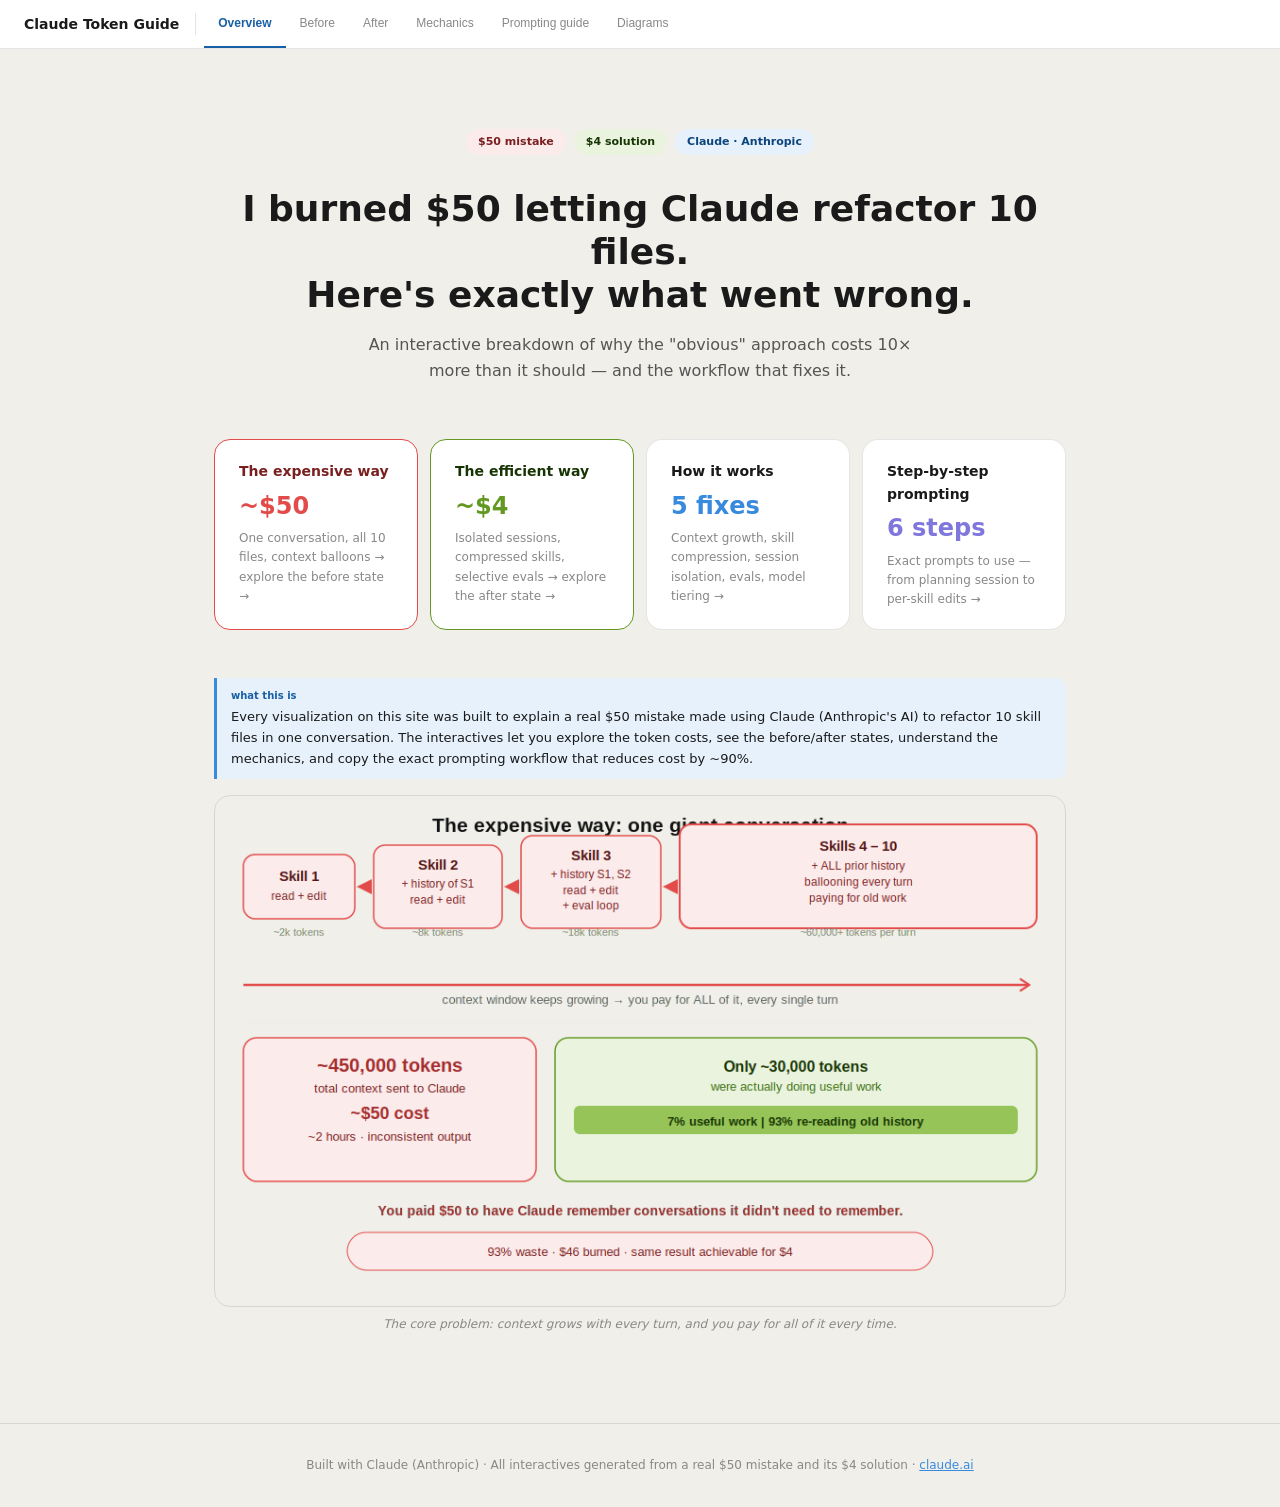
==== commit 0b69e4fe: "Fix js for interactive" ====
--- a/articles/claude-token-waste/index.html
+++ b/articles/claude-token-waste/index.html
@@ -3,460 +3,497 @@
 <head>
 <meta charset="UTF-8">
 <meta name="viewport" content="width=device-width, initial-scale=1.0">
-<title>I spent $50 letting Claude fix my files — Claude Articles</title>
-<meta name="description" content="A brutally honest account of hitting my usage limit, watching my budget evaporate, and understanding why the obvious approach was the wrong one.">
-<meta property="og:title" content="I spent $50 letting Claude fix my files">
-<meta property="og:description" content="Why the naive approach to AI file refactoring costs 10x more than it should — and the workflow that fixes it.">
-<meta property="og:type" content="article">
-<link rel="canonical" href="https://username.github.io/articles/claude-token-waste/">
-<link rel="stylesheet" href="../../_shared/style.css">
+<title>Stop Burning Money on Claude — The Smarter Workflow</title>
 <style>
-  /* ── page-level tabs ── */
-  .page-nav { background: var(--bg); border-bottom: 1px solid var(--border); padding: 0 1.5rem; display: flex; align-items: center; gap: 0; overflow-x: auto; scrollbar-width: none; }
-  .page-nav::-webkit-scrollbar { display: none; }
-  .pnav-btn { font-size: 12px; padding: 0 14px; height: 44px; border: none; background: transparent; color: var(--text3); cursor: pointer; white-space: nowrap; border-bottom: 2px solid transparent; transition: all .15s; flex-shrink: 0; }
-  .pnav-btn:hover { color: var(--text); }
-  .pnav-btn.active { color: var(--blue); border-bottom-color: var(--blue); font-weight: 600; }
-  .page { display: none; }
+  *, *::before, *::after { box-sizing: border-box; margin: 0; padding: 0; }
+  :root {
+    --bg: #ffffff; --bg2: #f7f6f2; --bg3: #f0efe9;
+    --text: #1a1a1a; --text2: #555; --text3: #888;
+    --border: rgba(0,0,0,0.10); --border2: rgba(0,0,0,0.18);
+    --red50: #FCEBEB; --red400: #E24B4A; --red800: #791F1F;
+    --green50: #EAF3DE; --green400: #639922; --green800: #173404;
+    --teal50: #E1F5EE; --teal400: #1D9E75; --teal800: #04342C;
+    --blue50: #E6F1FB; --blue400: #378ADD; --blue800: #0C447C;
+    --purple50: #EEEDFE; --purple400: #7F77DD; --purple800: #26215C;
+    --amber50: #FAEEDA; --amber400: #EF9F27; --amber800: #633806;
+    --gray50: #F1EFE8; --gray400: #888780; --gray800: #2C2C2A;
+    --radius: 10px; --radius-lg: 16px;
+    --font: system-ui, -apple-system, 'Segoe UI', sans-serif;
+  }
+  @media (prefers-color-scheme: dark) {
+    :root {
+      --bg: #1a1a18; --bg2: #222220; --bg3: #2a2a28;
+      --text: #e8e6df; --text2: #9a9890; --text3: #666460;
+      --border: rgba(255,255,255,0.08); --border2: rgba(255,255,255,0.15);
+    }
+  }
+  body { font-family: var(--font); background: var(--bg3); color: var(--text); line-height: 1.6; }
+  /* NAV */
+  nav { position: sticky; top: 0; z-index: 100; background: var(--bg); border-bottom: 1px solid var(--border); padding: 0 1.5rem; display: flex; align-items: center; gap: 0; overflow-x: auto; scrollbar-width: none; }
+  nav::-webkit-scrollbar { display: none; }
+  .nav-logo { font-weight: 700; font-size: 14px; color: var(--text); white-space: nowrap; padding: 0 1rem 0 0; margin-right: 0.5rem; border-right: 1px solid var(--border); }
+  .nav-btn { font-size: 12px; padding: 0 14px; height: 48px; border: none; background: transparent; color: var(--text3); cursor: pointer; white-space: nowrap; border-bottom: 2px solid transparent; transition: all .15s; flex-shrink: 0; }
+  .nav-btn:hover { color: var(--text); }
+  .nav-btn.active { color: #185FA5; border-bottom-color: #185FA5; font-weight: 600; }
+  /* LAYOUT */
+  .page { display: none; max-width: 900px; margin: 0 auto; padding: 2rem 1.5rem 4rem; }
   .page.active { display: block; }
-  /* ── metrics ── */
-  .metrics { display: grid; grid-template-columns: repeat(auto-fit, minmax(120px,1fr)); gap: 10px; margin-bottom: 1.25rem; }
+  /* HERO */
+  .hero { text-align: center; padding: 3rem 1rem 2rem; }
+  .hero h1 { font-size: clamp(22px, 4vw, 36px); font-weight: 800; line-height: 1.2; margin-bottom: 1rem; color: var(--text); }
+  .hero p { font-size: 16px; color: var(--text2); max-width: 580px; margin: 0 auto 1.5rem; }
+  .hero-pills { display: flex; gap: 8px; justify-content: center; flex-wrap: wrap; margin-bottom: 2rem; }
+  .pill { font-size: 11px; font-weight: 600; padding: 4px 12px; border-radius: 20px; }
+  .pill-red { background: var(--red50); color: var(--red800); }
+  .pill-green { background: var(--green50); color: var(--green800); }
+  .pill-blue { background: var(--blue50); color: var(--blue800); }
+  /* CARDS */
+  .card { background: var(--bg); border: 1px solid var(--border); border-radius: var(--radius-lg); padding: 1.25rem 1.5rem; margin-bottom: 1rem; }
+  .card-title { font-size: 14px; font-weight: 700; margin-bottom: 0.25rem; }
+  .card-sub { font-size: 12px; color: var(--text3); }
+  /* SECTION HEADERS */
+  .sec-head { margin-bottom: 1.25rem; }
+  .sec-head h2 { font-size: 20px; font-weight: 700; margin-bottom: 4px; }
+  .sec-head p { font-size: 13px; color: var(--text2); }
+  /* METRICS GRID */
+  .metrics { display: grid; grid-template-columns: repeat(auto-fit, minmax(130px, 1fr)); gap: 10px; margin-bottom: 1.25rem; }
   .metric { background: var(--bg2); border-radius: var(--radius); padding: 12px 14px; }
   .metric .mn { font-size: 22px; font-weight: 700; margin-top: 3px; }
   .metric .ml { font-size: 11px; color: var(--text3); }
-  /* ── bar chart ── */
+  /* BARS */
   .bar-row { display: flex; align-items: center; gap: 8px; margin-bottom: 6px; }
-  .bar-label { font-size: 11px; color: var(--text3); min-width: 48px; text-align: right; flex-shrink: 0; }
-  .bar-track { flex: 1; display: flex; gap: 2px; align-items: center; min-width: 0; }
+  .bar-label { font-size: 11px; color: var(--text3); min-width: 48px; text-align: right; }
+  .bar-track { flex: 1; display: flex; gap: 2px; align-items: center; }
   .bar-seg { height: 20px; border-radius: 3px; flex-shrink: 0; cursor: default; }
-  .bar-total { font-size: 10px; color: var(--text3); min-width: 32px; text-align: right; flex-shrink: 0; }
-  .skip-badge { font-size: 10px; color: var(--green-dark); background: var(--green-light); padding: 1px 6px; border-radius: 10px; margin-left: 4px; white-space: nowrap; }
-  /* ── filter row ── */
+  .bar-total { font-size: 10px; color: var(--text3); min-width: 32px; }
+  /* SKILL FILTER */
   .filter-row { display: flex; gap: 6px; flex-wrap: wrap; margin-bottom: 1rem; }
   .filt-btn { font-size: 11px; padding: 3px 10px; border-radius: 20px; border: 1px solid var(--border2); background: transparent; color: var(--text3); cursor: pointer; transition: all .15s; }
-  .filt-btn.on-red { background: var(--red-light); color: var(--red-dark); border-color: transparent; }
-  .filt-btn.on-green { background: var(--green-light); color: var(--green-dark); border-color: transparent; }
-  /* ── legend ── */
-  .legend { display: flex; flex-wrap: wrap; gap: 14px; margin-top: 1rem; }
-  .leg-item { display: flex; align-items: center; gap: 5px; font-size: 11px; color: var(--text3); }
-  .leg-dot { width: 10px; height: 10px; border-radius: 2px; flex-shrink: 0; }
-  /* ── tabs ── */
+  .filt-btn.on { background: #FCEBEB; color: #791F1F; border-color: transparent; }
+  .filt-btn.on-green { background: #EAF3DE; color: #173404; border-color: transparent; }
+  /* TABS */
   .tab-row { display: flex; gap: 6px; flex-wrap: wrap; margin-bottom: 1rem; }
   .tab-btn { font-size: 12px; padding: 5px 14px; border-radius: var(--radius); border: 1px solid var(--border2); background: transparent; color: var(--text3); cursor: pointer; transition: all .15s; }
-  .tab-btn.on { background: var(--blue-light); color: var(--blue-dark); border-color: transparent; font-weight: 600; }
+  .tab-btn.on { background: #E6F1FB; color: #0C447C; border-color: transparent; font-weight: 600; }
   .tab-pane { display: none; }
   .tab-pane.on { display: block; }
-  /* ── annotation ── */
-  .ann { border-left: 3px solid var(--blue); border-radius: 0 var(--radius) var(--radius) 0; background: var(--blue-light); padding: 10px 14px; margin-bottom: 10px; font-size: 13px; line-height: 1.5; }
-  .ann.good { border-color: var(--green); background: var(--green-light); }
-  .ann.bad { border-color: var(--red); background: var(--red-light); }
-  .ann-label { font-size: 10px; font-weight: 700; margin-bottom: 3px; color: var(--blue); }
-  .ann.good .ann-label { color: var(--green); }
-  .ann.bad .ann-label { color: var(--red); }
-  /* ── mech cards ── */
-  .mcard { border-radius: var(--radius); padding: 10px 14px; font-size: 12px; line-height: 1.55; margin-bottom: 8px; }
-  .mcard-bad { background: var(--red-light); border: 1px solid var(--red); }
-  .mcard-good { background: var(--green-light); border: 1px solid var(--green); }
-  .mcard .mch { font-weight: 700; margin-bottom: 5px; }
-  .mcard-bad .mch { color: var(--red-dark); }
-  .mcard-good .mch { color: var(--green-dark); }
-  .mech-grid { display: grid; grid-template-columns: 1fr 32px 1fr; gap: 0; align-items: start; margin-bottom: 10px; }
-  .mech-arrow { display: flex; align-items: center; justify-content: center; padding-top: 12px; font-size: 18px; color: var(--text3); }
-  .ctx-vis { display: flex; gap: 3px; flex-wrap: wrap; margin: 8px 0 4px; }
-  .ctx-block { height: 14px; border-radius: 2px; }
-  /* ── compare ── */
-  .compare { display: grid; grid-template-columns: 1fr 1fr; gap: 10px; margin-bottom: 1rem; }
-  .compare .ch { font-size: 12px; font-weight: 700; margin-bottom: 8px; }
-  .tl-step { padding: 4px 0 4px 18px; position: relative; font-size: 12px; margin-bottom: 6px; }
-  .tl-step::before { content:''; position: absolute; left: 3px; top: 10px; width: 7px; height: 7px; border-radius: 50%; }
-  .tl-bad::before { background: var(--red); }
-  .tl-good::before { background: var(--green); }
-  .tl-cost { font-size: 10px; color: var(--text3); }
-  /* ── chat / stepper ── */
+  /* ANNOTATIONS */
+  .ann { border-left: 3px solid #378ADD; border-radius: 0 var(--radius) var(--radius) 0; background: #E6F1FB; padding: 10px 14px; margin-bottom: 10px; font-size: 13px; color: #1a1a1a; }
+  .ann.good { border-color: #639922; background: #EAF3DE; color: #1a1a1a; }
+  .ann.bad { border-color: #E24B4A; background: #FCEBEB; color: #1a1a1a; }
+  .ann.warn { border-color: #EF9F27; background: #FAEEDA; color: #1a1a1a; }
+  .ann-label { font-size: 10px; font-weight: 700; margin-bottom: 3px; }
+  .ann.good .ann-label { color: #3B6D11; }
+  .ann.bad .ann-label { color: #A32D2D; }
+  .ann.warn .ann-label { color: #854F0B; }
+  .ann .ann-label { color: #185FA5; }
+  /* CHAT */
   .chat-wrap { background: var(--bg2); border-radius: var(--radius-lg); padding: 14px 16px; margin-bottom: 1rem; }
   .bubble { max-width: 88%; margin-bottom: 10px; }
   .bubble.user { margin-left: auto; }
   .bubble-lbl { font-size: 10px; color: var(--text3); margin-bottom: 3px; }
   .bubble.user .bubble-lbl { text-align: right; }
   .bubble-inner { padding: 10px 14px; border-radius: 12px; font-size: 13px; line-height: 1.55; }
-  .bubble.user .bubble-inner { background: var(--blue-light); color: var(--text); border-bottom-right-radius: 4px; }
+  .bubble.user .bubble-inner { background: #E6F1FB; color: #0C447C; border-bottom-right-radius: 4px; }
   .bubble.claude .bubble-inner { background: var(--bg); border: 1px solid var(--border); border-bottom-left-radius: 4px; }
-  /* ── step nav ── */
+  /* LEGEND */
+  .legend { display: flex; flex-wrap: wrap; gap: 14px; margin-top: 1rem; }
+  .leg-item { display: flex; align-items: center; gap: 5px; font-size: 11px; color: var(--text3); }
+  .leg-dot { width: 10px; height: 10px; border-radius: 2px; }
+  /* STEPPER NAV */
   .step-nav { display: flex; align-items: center; gap: 8px; flex-wrap: wrap; margin-bottom: 1.25rem; }
   .step-dot { width: 28px; height: 28px; border-radius: 50%; border: 1px solid var(--border2); display: flex; align-items: center; justify-content: center; font-size: 11px; font-weight: 600; cursor: pointer; color: var(--text3); transition: all .15s; flex-shrink: 0; }
-  .step-dot.done { background: var(--green-light); color: var(--green-dark); border-color: transparent; }
-  .step-dot.active { background: var(--blue-light); color: var(--blue-dark); border-color: transparent; }
-  .step-dot.bad { background: var(--red-light); color: var(--red-dark); border-color: transparent; }
+  .step-dot.done { background: #EAF3DE; color: #173404; border-color: transparent; }
+  .step-dot.active { background: #E6F1FB; color: #0C447C; border-color: transparent; }
+  .step-dot.bad { background: #FCEBEB; color: #791F1F; border-color: transparent; }
   .step-line { flex: 1; height: 1px; background: var(--border); min-width: 8px; }
+  /* DIAGRAMS */
+  .diag-img { width: 100%; border-radius: var(--radius-lg); border: 1px solid var(--border); margin: 1rem 0 0.5rem; display: block; }
+  .diag-caption { text-align: center; font-size: 12px; color: var(--text3); margin-bottom: 1.5rem; font-style: italic; }
+  /* GRID */
+  .grid2 { display: grid; grid-template-columns: 1fr 1fr; gap: 10px; }
+  /* NAV BUTTONS */
   .nav-btns { display: flex; gap: 8px; margin-top: 1rem; }
-  .nav-btns button { flex: 1; padding: 8px; font-size: 13px; border: 1px solid var(--border2); border-radius: var(--radius); background: transparent; color: var(--text); cursor: pointer; transition: background .15s; }
+  .nav-btns button { flex: 1; padding: 8px; font-size: 13px; border: 1px solid var(--border2); border-radius: var(--radius); background: transparent; color: var(--text); cursor: pointer; transition: all .15s; }
   .nav-btns button:hover { background: var(--bg2); }
-  /* ── tooltip ── */
-  .tt { position: absolute; background: var(--bg); border: 1px solid var(--border2); border-radius: var(--radius); padding: 8px 12px; font-size: 12px; pointer-events: none; z-index: 50; min-width: 160px; display: none; }
-  /* ── content wrapper ── */
-  .content { max-width: 860px; margin: 0 auto; padding: 1.5rem 1.5rem 4rem; }
-  .sec-head { margin-bottom: 1.25rem; }
-  .sec-head h2 { font-size: 20px; font-weight: 700; margin-bottom: 4px; }
-  .sec-head p { font-size: 13px; color: var(--text2); }
-  /* ── diagrams page ── */
-  .diag-img { width: 100%; border-radius: var(--radius-lg); border: 1px solid var(--border); margin: 1rem 0 6px; display: block; }
-  .diag-caption { text-align: center; font-size: 12px; color: var(--text3); margin-bottom: 1.75rem; font-style: italic; }
-  /* ── eval grids ── */
-  .eval-grid { display: grid; gap: 3px; margin: 6px 0; }
-  .eval-cell { height: 18px; border-radius: 2px; font-size: 9px; display: flex; align-items: center; justify-content: center; font-weight: 700; }
-  @media(max-width:600px) { .mech-grid,.compare { grid-template-columns: 1fr; } .mech-arrow { display: none; } }
+  /* COMPARE */
+  .compare { display: grid; grid-template-columns: 1fr 1fr; gap: 10px; margin-bottom: 1rem; }
+  .compare-col .ch { font-size: 12px; font-weight: 700; margin-bottom: 8px; }
+  .tl-step { padding: 4px 0 4px 18px; position: relative; font-size: 12px; margin-bottom: 6px; }
+  .tl-step::before { content:''; position:absolute; left:3px; top:10px; width:7px; height:7px; border-radius:50%; }
+  .tl-bad::before { background: var(--red400); }
+  .tl-good::before { background: var(--green400); }
+  .tl-step .cost { font-size: 10px; color: #555555; }
+  /* TOOLTIP */
+  .tt { position: absolute; background: var(--bg); border: 1px solid var(--border2); border-radius: var(--radius); padding: 8px 12px; font-size: 12px; pointer-events: none; z-index: 50; min-width: 160px; display: none; box-shadow: 0 4px 12px rgba(0,0,0,0.08); }
+  /* RANGE */
+  input[type=range] { width: 100%; accent-color: var(--blue400); }
+  /* MECH CARDS */
+  .mcard { border-radius: var(--radius); padding: 10px 14px; font-size: 12px; line-height: 1.5; margin-bottom: 8px; color: #1a1a1a; }
+  .mcard-bad { background: #FCEBEB; border: 2px solid #E24B4A; }
+  .mcard-good { background: #EAF3DE; border: 2px solid #639922; }
+  .mcard .mch { font-weight: 700; margin-bottom: 5px; }
+  .mcard-bad .mch { color: #791F1F; }
+  .mcard-good .mch { color: #173404; }
+  .mcard span, .mcard div, .mcard p { color: #1a1a1a; }
+  .mech-row { display: grid; grid-template-columns: 1fr 32px 1fr; align-items: start; gap: 0; margin-bottom: 10px; }
+  .mech-arrow { display: flex; align-items: center; justify-content: center; padding-top: 12px; color: var(--text3); font-size: 18px; }
+  .ctx-vis { display: flex; gap: 3px; flex-wrap: wrap; margin: 8px 0 4px; }
+  .ctx-block { height: 14px; border-radius: 2px; }
+  /* SUMMARY TABLE */
+  .sum-table { width: 100%; font-size: 12px; border-collapse: collapse; }
+  .sum-table td, .sum-table th { padding: 7px 10px; border-bottom: 1px solid var(--border); }
+  .sum-table th { font-weight: 600; color: var(--text3); font-size: 10px; text-transform: uppercase; letter-spacing: .05em; }
+  /* FOOTER */
+  footer { text-align: center; padding: 2rem; font-size: 12px; color: var(--text3); border-top: 1px solid var(--border); }
+  a { color: var(--blue400); }
+  @media(max-width:600px) { .grid2,.compare,.mech-row { grid-template-columns: 1fr; } .mech-arrow { display: none; } }
 </style>
 </head>
 <body>
 
-<header class="site-nav"></header>
-
-<!-- Page-level section tabs -->
-<div class="page-nav">
-  <button class="pnav-btn active" onclick="showPage('article',this)">Article</button>
-  <button class="pnav-btn" onclick="showPage('before',this)">Before viz</button>
-  <button class="pnav-btn" onclick="showPage('after',this)">After viz</button>
-  <button class="pnav-btn" onclick="showPage('mechanics',this)">Mechanics</button>
-  <button class="pnav-btn" onclick="showPage('prompting',this)">Prompting guide</button>
-  <button class="pnav-btn" onclick="showPage('diagrams',this)">Diagrams</button>
+<nav>
+  <span class="nav-logo">Claude Token Guide</span>
+  <button class="nav-btn active" data-page="home">Overview</button>
+  <button class="nav-btn" data-page="before">Before</button>
+  <button class="nav-btn" data-page="after">After</button>
+  <button class="nav-btn" data-page="mechanics">Mechanics</button>
+  <button class="nav-btn" data-page="prompting">Prompting guide</button>
+  <button class="nav-btn" data-page="diagrams">Diagrams</button>
+</nav>
+
+<!-- ═══════════════════ HOME ═══════════════════ -->
+<div class="page active" id="page-home">
+  <div class="hero">
+    <div class="hero-pills">
+      <span class="pill pill-red">$50 mistake</span>
+      <span class="pill pill-green">$4 solution</span>
+      <span class="pill pill-blue">Claude · Anthropic</span>
+    </div>
+    <h1>I burned $50 letting Claude refactor 10 files.<br>Here's exactly what went wrong.</h1>
+    <p>An interactive breakdown of why the "obvious" approach costs 10× more than it should — and the workflow that fixes it.</p>
+  </div>
+
+  <div style="display:grid;grid-template-columns:repeat(auto-fit,minmax(200px,1fr));gap:12px;margin-bottom:2rem;">
+    <div class="card" style="border-color:var(--red400);cursor:pointer;" data-page="before">
+      <div class="card-title" style="color:var(--red800);">The expensive way</div>
+      <div style="font-size:24px;font-weight:800;color:var(--red400);margin:4px 0;">~$50</div>
+      <div class="card-sub">One conversation, all 10 files, context balloons → explore the before state →</div>
+    </div>
+    <div class="card" style="border-color:var(--green400);cursor:pointer;" data-page="after">
+      <div class="card-title" style="color:var(--green800);">The efficient way</div>
+      <div style="font-size:24px;font-weight:800;color:var(--green400);margin:4px 0;">~$4</div>
+      <div class="card-sub">Isolated sessions, compressed skills, selective evals → explore the after state →</div>
+    </div>
+    <div class="card" style="cursor:pointer;" data-page="mechanics">
+      <div class="card-title">How it works</div>
+      <div style="font-size:24px;font-weight:800;color:var(--blue400);margin:4px 0;">5 fixes</div>
+      <div class="card-sub">Context growth, skill compression, session isolation, evals, model tiering →</div>
+    </div>
+    <div class="card" style="cursor:pointer;" data-page="prompting">
+      <div class="card-title">Step-by-step prompting</div>
+      <div style="font-size:24px;font-weight:800;color:var(--purple400);margin:4px 0;">6 steps</div>
+      <div class="card-sub">Exact prompts to use — from planning session to per-skill edits →</div>
+    </div>
+  </div>
+
+  <div class="ann">
+    <div class="ann-label">what this is</div>
+    Every visualization on this site was built to explain a real $50 mistake made using Claude (Anthropic's AI) to refactor 10 skill files in one conversation. The interactives let you explore the token costs, see the before/after states, understand the mechanics, and copy the exact prompting workflow that reduces cost by ~90%.
+  </div>
+
+  <picture><source media="(prefers-color-scheme:dark)" srcset="[data-uri]"><img class="diag-img" src="[data-uri]" alt="The expensive way — token accumulation"></picture>
+  <div class="diag-caption">The core problem: context grows with every turn, and you pay for all of it every time.</div>
 </div>
 
-<!-- ═══ ARTICLE ═══ -->
-<div class="page active" id="page-article">
-  <div class="article-content">
-
-    <div class="kicker">AI TOOLS &nbsp;·&nbsp; PRODUCTIVITY &nbsp;·&nbsp; LEARNED THE HARD WAY</div>
-    <h1>I spent $50 letting Claude fix my&nbsp;files &mdash; here&rsquo;s what I did wrong</h1>
-    <p class="subtitle">A brutally honest account of hitting my usage limit, watching my budget evaporate, and finally understanding why the obvious approach was the wrong one.</p>
-
-    <hr style="border:none;border-top:1px solid var(--border);margin:2rem 0;">
-
-    <p>It was a Tuesday afternoon and I had what felt like a perfectly reasonable task.</p>
-    <p>I&rsquo;d built up ten instruction files &mdash; &ldquo;skills&rdquo; &mdash; for Claude, Anthropic&rsquo;s AI assistant. Over months they&rsquo;d gotten messy. Each one had grown independently, so they contradicted each other, used different formatting, repeated the same ideas in different words. Classic documentation drift. I figured I&rsquo;d spend an hour getting Claude to tidy them all up: make them consistent, strip the redundancy, clean up the language.</p>
-    <p>Two hours later, I&rsquo;d hit my usage limit on Claude.ai. My bill showed nearly $50. The files were&hellip; marginally better. And I had absolutely no idea what had gone wrong.</p>
-    <p><em>This is that story, and what I now do instead.</em></p>
-
-    <h2>The plan that seemed totally sensible</h2>
-    <p>My approach was this: open one conversation in Claude.ai, upload all ten files, and say something like &ldquo;refactor these for consistency and remove any redundancy.&rdquo;</p>
-    <p>I mean &mdash; that&rsquo;s the point of Claude, right? You describe what you want, it does it. Simple.</p>
-    <p>Except Claude immediately came back with questions. Four of them. What did I mean by consistent? Should it preserve all the examples? Were there files it shouldn&rsquo;t touch? What should it prioritize?</p>
-    <p>Fine. I answered them. We got started.</p>
-    <p>By file three, I noticed something odd. The responses were getting slower. The conversation was getting long. Claude seemed to be&hellip; re-reading things it had already read. I&rsquo;d ask it to tweak something in file seven, and it would summarize what it remembered about files one through six before getting to the point.</p>
-    <p><em>I assumed this was just how it worked. I kept going.</em></p>
-
-    <div class="interactive-label">Interactive visualization &mdash; token waste by turn</div>
-    <div class="diagram-wrap">
-      <img src="diagrams/before-expensive.svg" alt="Token waste diagram — the expensive way" loading="lazy">
-      <div class="caption">What actually happened. By skill 8, Claude carries all of skills 1&ndash;7 as dead weight every turn. <a href="#" onclick="showPage('before',document.querySelectorAll('.pnav-btn')[1]);return false;">See interactive version &rarr;</a></div>
-    </div>
-
-    <h2>The moment I realized something was very wrong</h2>
-    <p>Around file eight, I got a notification. I&rsquo;d burned through my usage allowance.</p>
-    <p>I checked my dashboard. Nearly $50 in two hours. For editing text files.</p>
-    <p>I sat with that number for a moment. Fifty dollars. I could have hired a junior editor for an afternoon. I could have done it myself in three hours with a cup of coffee and a text editor. Instead I&rsquo;d handed it to Claude, assumed it would be fast and cheap, and watched my budget quietly evaporate in the background while I answered emails.</p>
-    <p><em>What had I actually paid for?</em></p>
-
-    <h2>What was actually happening under the hood</h2>
-    <p>When I dug into it afterward, the explanation was almost comically simple &mdash; and I&rsquo;d had no reason to know it in advance.</p>
-    <p>Claude &mdash; like all large language models &mdash; works on a &ldquo;context window.&rdquo; Everything that&rsquo;s happened in the conversation so far gets sent to the model on every single turn. Every message. Every file. Every response. All of it, every time.</p>
-    <p>So when I was working on file eight, Claude wasn&rsquo;t just processing file eight. It was also carrying files one through seven, plus every message we&rsquo;d exchanged, plus every response it had generated. By that point I was sending something like 60,000 tokens per turn to Claude Sonnet &mdash; and paying for every single one.</p>
-    <p>The actual useful work &mdash; the edits to file eight &mdash; was maybe 2,000 tokens. I was paying for 58,000 tokens of baggage I didn&rsquo;t need.</p>
-    <p><strong>93% of what I paid for was re-reading old conversations. I had been, quite literally, paying Claude to remember things it didn&rsquo;t need to remember.</strong></p>
-
-    <h2>The fix is almost embarrassingly simple</h2>
-    <p>Once you understand the problem, the solution is obvious in retrospect.</p>
-    <p>Don&rsquo;t put all ten files in one Claude conversation. Use ten separate conversations &mdash; one per file. Each conversation stays small. The context never grows. You pay for the work, not the history.</p>
-    <p>But there&rsquo;s a catch: if the whole point is to make the files consistent with each other, how do you do that across separate Claude sessions that share no memory?</p>
-    <p>This is where it gets interesting. The answer is: you do the &ldquo;figuring out what&rsquo;s consistent&rdquo; work separately, cheaply, up front &mdash; and then hand each conversation a pre-written rulebook.</p>
-    <p><em>Instead of asking Claude to discover consistency as it goes, you define consistency before it starts. Then each session just executes against the rules &mdash; it doesn&rsquo;t need to know anything about the other files.</em></p>
-
-    <div class="diagram-wrap">
-      <img src="diagrams/after-efficient.svg" alt="The efficient way — isolated sessions" loading="lazy">
-      <div class="caption">Ten small, isolated Claude sessions instead of one growing one. Context stays flat. Cost stays predictable.</div>
-    </div>
-
-    <h2>The smarter workflow (the one I use now)</h2>
-    <p>Here&rsquo;s how I&rsquo;d approach the same task today. It takes a bit more planning up front, but the total cost is around $4 instead of $50, and the output is actually better.</p>
-    <p><strong>Step 1: spend five minutes on intent, not files.</strong> Before touching a single file, open one cheap conversation with Claude Haiku &mdash; Anthropic&rsquo;s fastest, most economical model &mdash; and write out what you actually mean by &ldquo;consistent.&rdquo; Write it as a spec you&rsquo;ll paste into every subsequent conversation. This costs almost nothing.</p>
-    <p><strong>Step 2: scan for repeated ideas, once.</strong> Load all ten files into one Claude Haiku session and ask only: &ldquo;what ideas appear across multiple files, expressed differently?&rdquo; Not &ldquo;fix them&rdquo; &mdash; just &ldquo;find them.&rdquo; This is the only moment all ten files exist in the same conversation.</p>
-    <p><strong>Step 3: write canonical definitions.</strong> For each repeated idea, write one authoritative version. This is your rulebook, and you control it.</p>
-    <p><strong>Step 4: edit each file in its own fresh Claude session.</strong> Each session gets: the spec, the rulebook, the specific list of changes for that one file, and that file&rsquo;s content. Nothing else. One or two turns with Claude Sonnet. Done.</p>
-
-    <div class="diagram-wrap">
-      <img src="diagrams/semantic-rulebook.svg" alt="The shared rulebook approach" loading="lazy">
-      <div class="caption">The shared rulebook is the key. Every Claude session reads the same definitions &mdash; consistency is structural, not dependent on memory.</div>
-    </div>
-
-    <blockquote>The insight is that cross-file consistency doesn&rsquo;t require cross-file memory. It just requires a shared definition, written once and pasted everywhere.</blockquote>
-
-    <h2>What I wish I&rsquo;d known</h2>
-    <p>The mental model that actually helps: think of Claude&rsquo;s context window like a taxi meter. Every token in the conversation is a passenger in the cab, and you pay for all of them every time the cab moves.</p>
-    <p>The other thing I wish I&rsquo;d known: Claude isn&rsquo;t lazy when it asks clarifying questions. It&rsquo;s telling you that your prompt was underspecified. Every clarification question is a wasted round trip. Write your opening prompt as if Claude has no ability to ask follow-ups.</p>
-    <p><em>It feels like more work up front. It&rsquo;s dramatically less work in total.</em></p>
-
-    <h2>The $46 lesson</h2>
-    <p>I&rsquo;ve since run the same ten-file task using the smarter workflow. Total cost: $3.80. Time: about twenty minutes of actual attention. Output quality: genuinely better.</p>
-    <p>Claude is genuinely powerful, but it rewards people who understand how it works &mdash; and quietly penalizes people who treat it like magic. I was firmly in the second camp.</p>
-
-    <div class="diagram-wrap">
-      <img src="diagrams/cost-comparison.svg" alt="Cost comparison" loading="lazy">
-      <div class="caption">The same ten files. The same quality result. A $46 difference in what you pay Anthropic.</div>
-    </div>
-
-    <p><em>That&rsquo;s it. That&rsquo;s the $50 lesson.</em></p>
-    <hr style="border:none;border-top:1px solid var(--border);margin:2rem 0;">
-    <p style="color:var(--text2);font-style:italic;">If this saved you from making the same mistake, share it with someone who uses Claude daily. They probably don&rsquo;t know about the taxi meter either.</p>
-    <p style="font-size:13px;color:var(--text3);margin-top:1rem;">#Claude &nbsp;#Anthropic &nbsp;#Productivity &nbsp;#LessonsLearned &nbsp;#AITools</p>
+<!-- ═══════════════════ BEFORE ═══════════════════ -->
+<div class="page" id="page-before">
+  <div class="sec-head">
+    <h2>Before: monolithic session token waste</h2>
+    <p>10 skills × ~275 lines each, processed in one conversation. Each row = one turn. Filter by skill to see how history compounds.</p>
+  </div>
+
+  <div class="metrics">
+    <div class="metric"><div class="ml">total turns</div><div class="mn" id="b-turns" style="color:var(--red400)">—</div></div>
+    <div class="metric"><div class="ml">total tokens</div><div class="mn" id="b-total" style="color:var(--red400)">—</div></div>
+    <div class="metric"><div class="ml">useful tokens</div><div class="mn" id="b-useful" style="color:var(--green400)">—</div></div>
+    <div class="metric"><div class="ml">waste ratio</div><div class="mn" id="b-waste" style="color:var(--red400)">—</div></div>
+  </div>
+
+  <div class="filter-row" id="b-filter"></div>
+  <div id="b-chart" style="position:relative;"></div>
+  <div class="tt" id="b-tip"></div>
+
+  <div class="legend">
+    <div class="leg-item"><div class="leg-dot" style="background:#F09595"></div>skill file re-read</div>
+    <div class="leg-item"><div class="leg-dot" style="background:#E24B4A"></div>prior history</div>
+    <div class="leg-item"><div class="leg-dot" style="background:#EF9F27"></div>eval reruns</div>
+    <div class="leg-item"><div class="leg-dot" style="background:#FAC775"></div>clarifications</div>
+    <div class="leg-item"><div class="leg-dot" style="background:#97C459"></div>useful work</div>
   </div>
 </div>
 
-<!-- ═══ BEFORE VIZ ═══ -->
-<div class="page" id="page-before">
-  <div class="content">
-    <div class="sec-head"><h2>Before: monolithic session token waste</h2><p>10 skills × ~275 lines each in one conversation. Each row = one turn. Hover bars for details.</p></div>
-    <div class="metrics">
-      <div class="metric"><div class="ml">total turns</div><div class="mn" id="b-turns" style="color:var(--red)">—</div></div>
-      <div class="metric"><div class="ml">total tokens</div><div class="mn" id="b-total" style="color:var(--red)">—</div></div>
-      <div class="metric"><div class="ml">useful tokens</div><div class="mn" id="b-useful" style="color:var(--green)">—</div></div>
-      <div class="metric"><div class="ml">waste ratio</div><div class="mn" id="b-waste" style="color:var(--red)">—</div></div>
-    </div>
-    <div class="filter-row" id="b-filter"></div>
-    <div id="b-chart" style="position:relative;"></div>
-    <div class="tt" id="b-tip"></div>
-    <div class="legend">
-      <div class="leg-item"><div class="leg-dot" style="background:#F09595"></div>skill file re-read</div>
-      <div class="leg-item"><div class="leg-dot" style="background:#E24B4A"></div>prior history</div>
-      <div class="leg-item"><div class="leg-dot" style="background:#EF9F27"></div>eval reruns</div>
-      <div class="leg-item"><div class="leg-dot" style="background:#FAC775"></div>clarifications</div>
-      <div class="leg-item"><div class="leg-dot" style="background:#97C459"></div>useful work</div>
-    </div>
+<!-- ═══════════════════ AFTER ═══════════════════ -->
+<div class="page" id="page-after">
+  <div class="sec-head">
+    <h2>After: isolated sessions + compressed skills</h2>
+    <p>Each skill gets its own fresh session. SKILL.md compressed to ~80 lines. Edits via Claude Haiku, evals via Claude Sonnet only when logic changed.</p>
+  </div>
+
+  <div class="metrics">
+    <div class="metric"><div class="ml">total turns</div><div class="mn" id="a-turns" style="color:var(--green400)">—</div></div>
+    <div class="metric"><div class="ml">total tokens</div><div class="mn" id="a-total" style="color:var(--green400)">—</div></div>
+    <div class="metric"><div class="ml">useful tokens</div><div class="mn" id="a-useful" style="color:var(--green400)">—</div></div>
+    <div class="metric"><div class="ml">waste ratio</div><div class="mn" id="a-waste" style="color:var(--green400)">—</div></div>
+  </div>
+
+  <div class="filter-row" id="a-filter"></div>
+  <div id="a-chart" style="position:relative;"></div>
+  <div class="tt" id="a-tip"></div>
+
+  <div style="display:grid;grid-template-columns:repeat(3,1fr);gap:10px;margin-top:1.25rem;">
+    <div style="font-size:12px;background:var(--bg2);border-radius:var(--radius);padding:10px 12px;">
+      <div style="color:#555555;margin-bottom:3px;">Context per turn</div>
+      <div style="color:var(--red400);font-size:11px;">Before: 8k–40k tokens</div>
+      <div style="color:var(--green400);font-size:11px;">After: 1.2k–2.5k tokens</div>
+    </div>
+    <div style="font-size:12px;background:var(--bg2);border-radius:var(--radius);padding:10px 12px;">
+      <div style="color:#555555;margin-bottom:3px;">History bleed</div>
+      <div style="color:var(--red400);font-size:11px;">Before: grows 100% per skill</div>
+      <div style="color:var(--green400);font-size:11px;">After: zero (fresh sessions)</div>
+    </div>
+    <div style="font-size:12px;background:var(--bg2);border-radius:var(--radius);padding:10px 12px;">
+      <div style="color:#555555;margin-bottom:3px;">Model routing</div>
+      <div style="color:var(--red400);font-size:11px;">Before: Sonnet for everything</div>
+      <div style="color:var(--green400);font-size:11px;">After: Haiku edits + Sonnet eval</div>
+    </div>
+  </div>
+
+  <div class="legend" style="margin-top:1rem;">
+    <div class="leg-item"><div class="leg-dot" style="background:#9FE1CB"></div>compressed skill (read once)</div>
+    <div class="leg-item"><div class="leg-dot" style="background:#EF9F27"></div>eval (logic-changed only)</div>
+    <div class="leg-item"><div class="leg-dot" style="background:#97C459"></div>useful work</div>
+    <div class="leg-item"><div class="leg-dot" style="background:#C0DD97"></div>Claude Haiku edit (cheap)</div>
   </div>
 </div>
 
-<!-- ═══ AFTER VIZ ═══ -->
-<div class="page" id="page-after">
-  <div class="content">
-    <div class="sec-head"><h2>After: isolated sessions + compressed skills</h2><p>Each skill gets its own fresh Claude session. Haiku for edits, Sonnet for evals only when logic changed.</p></div>
-    <div class="metrics">
-      <div class="metric"><div class="ml">total turns</div><div class="mn" id="a-turns" style="color:var(--green)">—</div></div>
-      <div class="metric"><div class="ml">total tokens</div><div class="mn" id="a-total" style="color:var(--green)">—</div></div>
-      <div class="metric"><div class="ml">useful tokens</div><div class="mn" id="a-useful" style="color:var(--green)">—</div></div>
-      <div class="metric"><div class="ml">waste ratio</div><div class="mn" id="a-waste" style="color:var(--green)">—</div></div>
-    </div>
-    <div class="filter-row" id="a-filter"></div>
-    <div id="a-chart" style="position:relative;"></div>
-    <div class="tt" id="a-tip"></div>
-    <div class="legend" style="margin-top:1rem;">
-      <div class="leg-item"><div class="leg-dot" style="background:#9FE1CB"></div>compressed skill (read once)</div>
-      <div class="leg-item"><div class="leg-dot" style="background:#EF9F27"></div>eval (logic-changed only)</div>
-      <div class="leg-item"><div class="leg-dot" style="background:#97C459"></div>useful work</div>
-      <div class="leg-item"><div class="leg-dot" style="background:#C0DD97"></div>Claude Haiku edit</div>
+<!-- ═══════════════════ MECHANICS ═══════════════════ -->
+<div class="page" id="page-mechanics">
+  <div class="sec-head">
+    <h2>Mechanics: how each improvement eliminates waste</h2>
+    <p>Step through each optimization to see exactly what changed in the Claude API call structure.</p>
+  </div>
+
+  <div class="tab-row">
+    <button class="tab-btn on" data-mech="ctx">1. Context growth</button>
+    <button class="tab-btn" data-mech="compress">2. Skill compression</button>
+    <button class="tab-btn" data-mech="session">3. Session isolation</button>
+    <button class="tab-btn" data-mech="eval">4. Selective evals</button>
+    <button class="tab-btn" data-mech="model">5. Model tiering</button>
+  </div>
+
+  <div id="mech-ctx" class="tab-pane on">
+    <div class="mech-row">
+      <div class="mcard mcard-bad">
+        <div class="mch">Before — unbounded context</div>
+        Every message re-sent on every Claude API call. After 20 turns across skills 1–7, the context going into skill 8 already contains 80,000+ tokens of irrelevant history.
+        <div class="ctx-vis" id="ctx-bad-vis"></div>
+        <div style="font-size:10px;color:var(--red400);margin-top:4px;" id="ctx-bad-count"></div>
+        <input type="range" min="1" max="30" value="1" id="ctx-slider"  style="margin-top:8px;">
+        <div style="font-size:10px;color:#555555;">← drag to simulate turn count →</div>
+      </div>
+      <div class="mech-arrow">→</div>
+      <div class="mcard mcard-good">
+        <div class="mch">After — capped context</div>
+        Each skill gets a fresh Claude session. Maximum context = compressed skill file + 2 turns of its own history. No bleed from other skills. Context stays flat.
+        <div class="ctx-vis" id="ctx-good-vis"></div>
+        <div style="font-size:10px;color:var(--green400);margin-top:4px;" id="ctx-good-count"></div>
+        <div style="height:24px;"></div>
+        <span style="display:inline-block;font-size:10px;font-weight:600;padding:2px 8px;border-radius:20px;background:var(--green50);color:var(--green800);margin-top:4px;">saves ~40% of total spend</span>
+      </div>
+    </div>
+  </div>
+
+  <div id="mech-compress" class="tab-pane">
+    <div class="mech-row">
+      <div class="mcard mcard-bad">
+        <div class="mch">Before — full SKILL.md every call</div>
+        A 275-line skill file (~1,800 tokens) loaded in full on every turn. Verbose prose, long examples, edge-case notes — almost none needed for an edit pass.
+        <div style="margin-top:8px;">
+          <div style="font-size:10px;color:#444444;margin-bottom:4px;">SKILL.md structure (275 lines)</div>
+          <div style="display:flex;flex-direction:column;gap:3px;">
+            <div style="display:flex;align-items:center;gap:6px;"><div style="width:140px;height:10px;background:#F09595;border-radius:2px;"></div><span style="font-size:10px;color:#444444;">prose instructions (110 lines)</span></div>
+            <div style="display:flex;align-items:center;gap:6px;"><div style="width:90px;height:10px;background:#F5C4B3;border-radius:2px;"></div><span style="font-size:10px;color:#444444;">inline examples (70 lines)</span></div>
+            <div style="display:flex;align-items:center;gap:6px;"><div style="width:54px;height:10px;background:#E24B4A;border-radius:2px;opacity:0.5;"></div><span style="font-size:10px;color:#444444;">edge-case notes (40 lines)</span></div>
+            <div style="display:flex;align-items:center;gap:6px;"><div style="width:28px;height:10px;background:#97C459;border-radius:2px;"></div><span style="font-size:10px;color:#444444;">frontmatter (20 lines)</span></div>
+            <div style="display:flex;align-items:center;gap:6px;"><div style="width:46px;height:10px;background:#B4B2A9;border-radius:2px;"></div><span style="font-size:10px;color:#444444;">redundant cross-skill (35 lines)</span></div>
+          </div>
+          <div style="font-size:11px;font-weight:700;color:var(--red400);margin-top:6px;">~1,800 tokens × 3 turns = 5,400 tokens/skill</div>
+        </div>
+      </div>
+      <div class="mech-arrow">→</div>
+      <div class="mcard mcard-good">
+        <div class="mch">After — compressed canonical form</div>
+        Strip to frontmatter + numbered instruction list. Examples move to references/ loaded on-demand. Shared patterns → shared library reference.
+        <div style="margin-top:8px;">
+          <div style="font-size:10px;color:#444444;margin-bottom:4px;">Compressed SKILL.md (80 lines)</div>
+          <div style="display:flex;flex-direction:column;gap:3px;">
+            <div style="display:flex;align-items:center;gap:6px;"><div style="width:28px;height:10px;background:#97C459;border-radius:2px;"></div><span style="font-size:10px;color:#444444;">frontmatter (20 lines)</span></div>
+            <div style="display:flex;align-items:center;gap:6px;"><div style="width:56px;height:10px;background:#5DCAA5;border-radius:2px;"></div><span style="font-size:10px;color:#444444;">bullet instructions (45 lines)</span></div>
+            <div style="display:flex;align-items:center;gap:6px;"><div style="width:18px;height:10px;background:#9FE1CB;border-radius:2px;"></div><span style="font-size:10px;color:#444444;">ref pointers (15 lines)</span></div>
+          </div>
+          <div style="font-size:11px;font-weight:700;color:var(--green400);margin-top:6px;">~520 tokens × 2 turns = 1,040 tokens/skill</div>
+        </div>
+        <span style="display:inline-block;font-size:10px;font-weight:600;padding:2px 8px;border-radius:20px;background:var(--green50);color:var(--green800);margin-top:8px;">saves ~20% of total spend</span>
+      </div>
+    </div>
+  </div>
+
+  <div id="mech-session" class="tab-pane">
+    <div class="compare">
+      <div class="compare-col">
+        <div class="ch" style="color:var(--red800);">Before — one long session</div>
+        <div class="tl-step tl-bad">Skill 1 read + edit + eval<div class="cost">Turns 1–3 · ~6k tokens</div></div>
+        <div class="tl-step tl-bad">Skill 2 + history(S1) + edit<div class="cost">Turns 4–6 · ~12k tokens</div></div>
+        <div class="tl-step tl-bad">Skill 3 + history(S1+S2) + edit<div class="cost">Turns 7–9 · ~19k tokens</div></div>
+        <div class="tl-step tl-bad">Skill 4 … history accumulates<div class="cost">Turns 10–12 · ~27k tokens</div></div>
+        <div class="tl-step tl-bad" style="opacity:.6;">⋮ keeps growing</div>
+        <div class="tl-step tl-bad">Skill 10 · history(S1–S9)<div class="cost">Turns 28–30 · ~65k tokens</div></div>
+        <div style="margin-top:8px;font-size:11px;font-weight:700;color:var(--red400);">Total: ~250k–400k input tokens</div>
+      </div>
+      <div class="compare-col">
+        <div class="ch" style="color:var(--green800);">After — 10 isolated Claude sessions</div>
+        <div class="tl-step tl-good">Session 1 · Skill 1 only<div class="cost">Turns 1–2 · ~2k tokens</div></div>
+        <div class="tl-step tl-good">Session 2 · Skill 2 only<div class="cost">Turns 1–2 · ~2k tokens</div></div>
+        <div class="tl-step tl-good">Session 3 · Skill 3 only<div class="cost">Turns 1–2 · ~2k tokens</div></div>
+        <div class="tl-step tl-good">Session 4 · Skill 4 only<div class="cost">Turns 1–2 · ~2k tokens</div></div>
+        <div class="tl-step tl-good">⋮ stays constant per session</div>
+        <div class="tl-step tl-good">Session 10 · Skill 10 only<div class="cost">Turns 1–2 · ~2k tokens</div></div>
+        <div style="margin-top:8px;font-size:11px;font-weight:700;color:var(--green400);">Total: ~20k–40k input tokens</div>
+      </div>
+    </div>
+    <span style="display:inline-block;font-size:10px;font-weight:600;padding:2px 8px;border-radius:20px;background:var(--green50);color:var(--green800);">saves ~40% · biggest single lever</span>
+  </div>
+
+  <div id="mech-eval" class="tab-pane">
+    <div class="mech-row">
+      <div class="mcard mcard-bad">
+        <div class="mch">Before — eval every skill every iteration</div>
+        Claude Sonnet runs full eval loops regardless of what changed. Renaming a YAML field triggers the same eval as rewriting core logic. 800–1,200 tokens per eval run.
+        <div style="margin-top:8px;font-size:10px;color:#444444;">10 skills × 3 iterations × full eval:</div>
+        <div id="eval-grid-bad" style="display:grid;grid-template-columns:repeat(6,1fr);gap:3px;margin-top:4px;"></div>
+        <div style="font-size:11px;font-weight:700;color:var(--red400);margin-top:6px;">30 eval runs · ~30,000 tokens</div>
+      </div>
+      <div class="mech-arrow">→</div>
+      <div class="mcard mcard-good">
+        <div class="mch">After — eval only on logic changes</div>
+        Hash the logic section. If only description or formatting changed, skip eval entirely. Only trigger when step-by-step instructions were actually modified.
+        <div style="margin-top:8px;font-size:10px;color:#444444;">~40% of skills had logic changes needing eval:</div>
+        <div id="eval-grid-good" style="display:grid;grid-template-columns:repeat(5,1fr);gap:3px;margin-top:4px;"></div>
+        <div style="font-size:11px;font-weight:700;color:var(--green400);margin-top:6px;">4 eval runs · ~4,800 tokens</div>
+        <span style="display:inline-block;font-size:10px;font-weight:600;padding:2px 8px;border-radius:20px;background:var(--green50);color:var(--green800);margin-top:6px;">saves ~15% of total spend</span>
+      </div>
+    </div>
+  </div>
+
+  <div id="mech-model" class="tab-pane">
+    <div class="mech-row">
+      <div class="mcard mcard-bad">
+        <div class="mch">Before — Claude Sonnet for everything</div>
+        Every call — description trim or full eval — uses Sonnet pricing. Structural edits don't need that level of reasoning.
+        <div style="margin-top:8px;display:flex;flex-direction:column;gap:5px;">
+          <div style="display:flex;justify-content:space-between;font-size:11px;color:#1a1a1a;"><span>Description rewrite</span><span style="color:var(--red400);">Sonnet — expensive</span></div>
+          <div style="display:flex;justify-content:space-between;font-size:11px;color:#1a1a1a;"><span>Redundancy removal</span><span style="color:var(--red400);">Sonnet — expensive</span></div>
+          <div style="display:flex;justify-content:space-between;font-size:11px;color:#1a1a1a;"><span>Consistency formatting</span><span style="color:var(--red400);">Sonnet — expensive</span></div>
+          <div style="display:flex;justify-content:space-between;font-size:11px;color:#1a1a1a;"><span>Eval + scoring</span><span style="color:var(--amber400);">Sonnet — appropriate</span></div>
+        </div>
+        <div style="font-size:11px;font-weight:700;color:var(--red400);margin-top:6px;">100% at Sonnet rates</div>
+      </div>
+      <div class="mech-arrow">→</div>
+      <div class="mcard mcard-good">
+        <div class="mch">After — route by task complexity</div>
+        Structural edits go to Claude Haiku (~10× cheaper). Sonnet reserved for eval scoring and logic rewrites where reasoning quality matters.
+        <div style="margin-top:8px;display:flex;flex-direction:column;gap:5px;">
+          <div style="display:flex;justify-content:space-between;font-size:11px;color:#1a1a1a;"><span>Description rewrite</span><span style="color:var(--green400);">Haiku — 10× cheaper</span></div>
+          <div style="display:flex;justify-content:space-between;font-size:11px;color:#1a1a1a;"><span>Redundancy removal</span><span style="color:var(--green400);">Haiku — 10× cheaper</span></div>
+          <div style="display:flex;justify-content:space-between;font-size:11px;color:#1a1a1a;"><span>Consistency formatting</span><span style="color:var(--green400);">Haiku — 10× cheaper</span></div>
+          <div style="display:flex;justify-content:space-between;font-size:11px;color:#1a1a1a;"><span>Eval + scoring</span><span style="color:var(--amber400);">Sonnet — appropriate</span></div>
+        </div>
+        <div style="font-size:11px;font-weight:700;color:var(--green400);margin-top:6px;">70% Haiku + 30% Sonnet</div>
+        <span style="display:inline-block;font-size:10px;font-weight:600;padding:2px 8px;border-radius:20px;background:var(--green50);color:var(--green800);margin-top:6px;">saves ~10% of total spend</span>
+      </div>
+    </div>
+  </div>
+
+  <div style="display:grid;grid-template-columns:1fr 1fr;gap:10px;margin-top:1rem;">
+    <div class="card" style="border-color:var(--red400);">
+      <div style="font-size:11px;font-weight:700;color:var(--red400);margin-bottom:2px;">Before — total estimated</div>
+      <div style="font-size:24px;font-weight:800;color:var(--red400);">~$45–55</div>
+      <div style="font-size:11px;color:#666666;">10 skills · 1 session · 30 turns</div>
+    </div>
+    <div class="card" style="border-color:var(--green400);">
+      <div style="font-size:11px;font-weight:700;color:var(--green400);margin-bottom:2px;">After — total estimated</div>
+      <div style="font-size:24px;font-weight:800;color:var(--green400);">~$3–6</div>
+      <div style="font-size:11px;color:#666666;">10 sessions · compressed · tiered models</div>
     </div>
   </div>
 </div>
 
-<!-- ═══ MECHANICS ═══ -->
-<div class="page" id="page-mechanics">
-  <div class="content">
-    <div class="sec-head"><h2>Mechanics: how each improvement eliminates waste</h2><p>Step through each optimization to see exactly what changed in the Claude API call structure.</p></div>
-    <div class="tab-row">
-      <button class="tab-btn on" onclick="swTab('mech','ctx',this)">1. Context growth</button>
-      <button class="tab-btn" onclick="swTab('mech','compress',this)">2. Skill compression</button>
-      <button class="tab-btn" onclick="swTab('mech','session',this)">3. Session isolation</button>
-      <button class="tab-btn" onclick="swTab('mech','eval',this)">4. Selective evals</button>
-      <button class="tab-btn" onclick="swTab('mech','model',this)">5. Model tiering</button>
-    </div>
-
-    <div id="mech-ctx" class="tab-pane on">
-      <div class="mech-grid">
-        <div class="mcard mcard-bad">
-          <div class="mch">Before &mdash; unbounded context</div>
-          Every message re-sent on every Claude API call. After 20 turns across skills 1&ndash;7, skill 8 already carries 80,000+ tokens of irrelevant history.
-          <div class="ctx-vis" id="ctx-bad"></div>
-          <div style="font-size:10px;color:var(--red);margin-top:4px;" id="ctx-bad-count"></div>
-          <input type="range" min="1" max="30" value="1" id="ctx-slider" oninput="updateCtx(this.value)" style="width:100%;margin-top:8px;accent-color:var(--blue);">
-          <div style="font-size:10px;color:var(--text3);">&larr; drag to simulate turn count &rarr;</div>
-        </div>
-        <div class="mech-arrow">&rarr;</div>
-        <div class="mcard mcard-good">
-          <div class="mch">After &mdash; capped context</div>
-          Each skill gets a fresh Claude session. Context = compressed skill file + 2 turns. No bleed from other skills. Stays flat regardless of how many skills you process.
-          <div class="ctx-vis" id="ctx-good"></div>
-          <div style="font-size:10px;color:var(--green);margin-top:4px;" id="ctx-good-count"></div>
-          <br><span class="pill pill-green">saves ~40% of total spend</span>
-        </div>
-      </div>
-    </div>
-
-    <div id="mech-compress" class="tab-pane">
-      <div class="mech-grid">
-        <div class="mcard mcard-bad">
-          <div class="mch">Before &mdash; 275-line SKILL.md every call</div>
-          Full file loaded on every turn (~1,800 tokens). Verbose prose, long examples, edge-case notes — almost none needed for an edit pass.
-          <div style="margin-top:8px;display:flex;flex-direction:column;gap:3px;">
-            <div style="display:flex;align-items:center;gap:6px;"><div style="width:130px;height:10px;background:#F09595;border-radius:2px;"></div><span style="font-size:10px;color:var(--text3);">prose instructions (110 lines)</span></div>
-            <div style="display:flex;align-items:center;gap:6px;"><div style="width:84px;height:10px;background:#F5C4B3;border-radius:2px;"></div><span style="font-size:10px;color:var(--text3);">inline examples (70 lines)</span></div>
-            <div style="display:flex;align-items:center;gap:6px;"><div style="width:48px;height:10px;background:#E24B4A;border-radius:2px;opacity:0.6;"></div><span style="font-size:10px;color:var(--text3);">edge-case notes (40 lines)</span></div>
-            <div style="display:flex;align-items:center;gap:6px;"><div style="width:24px;height:10px;background:#97C459;border-radius:2px;"></div><span style="font-size:10px;color:var(--text3);">frontmatter (20 lines)</span></div>
-            <div style="display:flex;align-items:center;gap:6px;"><div style="width:42px;height:10px;background:#B4B2A9;border-radius:2px;"></div><span style="font-size:10px;color:var(--text3);">redundant cross-skill (35 lines)</span></div>
-          </div>
-          <div style="font-size:11px;font-weight:700;color:var(--red);margin-top:6px;">~1,800 tokens &times; 3 turns = 5,400 tokens/skill</div>
-        </div>
-        <div class="mech-arrow">&rarr;</div>
-        <div class="mcard mcard-good">
-          <div class="mch">After &mdash; 80-line compressed form</div>
-          Frontmatter + numbered instruction list. Examples move to references/ loaded on-demand. Shared patterns deduped into a shared reference.
-          <div style="margin-top:8px;display:flex;flex-direction:column;gap:3px;">
-            <div style="display:flex;align-items:center;gap:6px;"><div style="width:24px;height:10px;background:#97C459;border-radius:2px;"></div><span style="font-size:10px;color:var(--text3);">frontmatter (20 lines)</span></div>
-            <div style="display:flex;align-items:center;gap:6px;"><div style="width:54px;height:10px;background:#5DCAA5;border-radius:2px;"></div><span style="font-size:10px;color:var(--text3);">bullet instructions (45 lines)</span></div>
-            <div style="display:flex;align-items:center;gap:6px;"><div style="width:18px;height:10px;background:#9FE1CB;border-radius:2px;"></div><span style="font-size:10px;color:var(--text3);">ref pointers (15 lines)</span></div>
-          </div>
-          <div style="font-size:11px;font-weight:700;color:var(--green);margin-top:6px;">~520 tokens &times; 2 turns = 1,040 tokens/skill</div>
-          <br><span class="pill pill-green">saves ~20% of total spend</span>
-        </div>
-      </div>
-    </div>
-
-    <div id="mech-session" class="tab-pane">
-      <div class="compare">
-        <div>
-          <div class="ch" style="color:var(--red-dark);">Before &mdash; one long session</div>
-          <div class="tl-step tl-bad">Skill 1 read + edit + eval<div class="tl-cost">Turns 1&ndash;3 &middot; ~6k tokens</div></div>
-          <div class="tl-step tl-bad">Skill 2 + history(S1) + edit<div class="tl-cost">Turns 4&ndash;6 &middot; ~12k tokens</div></div>
-          <div class="tl-step tl-bad">Skill 3 + history(S1+S2) + edit<div class="tl-cost">Turns 7&ndash;9 &middot; ~19k tokens</div></div>
-          <div class="tl-step tl-bad" style="opacity:.6;">&vellip; keeps growing</div>
-          <div class="tl-step tl-bad">Skill 10 &middot; history(S1&ndash;S9)<div class="tl-cost">Turns 28&ndash;30 &middot; ~65k tokens</div></div>
-          <div style="margin-top:8px;font-size:11px;font-weight:700;color:var(--red);">Total: ~250k&ndash;400k tokens</div>
-        </div>
-        <div>
-          <div class="ch" style="color:var(--green-dark);">After &mdash; 10 isolated Claude sessions</div>
-          <div class="tl-step tl-good">Session 1 &middot; Skill 1 only<div class="tl-cost">Turns 1&ndash;2 &middot; ~2k tokens</div></div>
-          <div class="tl-step tl-good">Session 2 &middot; Skill 2 only<div class="tl-cost">Turns 1&ndash;2 &middot; ~2k tokens</div></div>
-          <div class="tl-step tl-good">Session 3 &middot; Skill 3 only<div class="tl-cost">Turns 1&ndash;2 &middot; ~2k tokens</div></div>
-          <div class="tl-step tl-good">&vellip; stays constant per session</div>
-          <div class="tl-step tl-good">Session 10 &middot; Skill 10 only<div class="tl-cost">Turns 1&ndash;2 &middot; ~2k tokens</div></div>
-          <div style="margin-top:8px;font-size:11px;font-weight:700;color:var(--green);">Total: ~20k&ndash;40k tokens</div>
-        </div>
-      </div>
-      <span class="pill pill-green">saves ~40% &middot; biggest single lever</span>
-    </div>
-
-    <div id="mech-eval" class="tab-pane">
-      <div class="mech-grid">
-        <div class="mcard mcard-bad">
-          <div class="mch">Before &mdash; eval every skill, every iteration</div>
-          Full Claude Sonnet eval loops regardless of what changed. Renaming a YAML field triggers the same eval as rewriting core logic.
-          <div style="margin-top:8px;font-size:10px;color:var(--text3);">30 eval runs (10 skills &times; 3 iterations):</div>
-          <div class="eval-grid" style="grid-template-columns:repeat(6,1fr);" id="eval-bad"></div>
-          <div style="font-size:11px;font-weight:700;color:var(--red);margin-top:4px;">~30,000 tokens</div>
-        </div>
-        <div class="mech-arrow">&rarr;</div>
-        <div class="mcard mcard-good">
-          <div class="mch">After &mdash; eval only on logic changes</div>
-          Hash the logic section. Description-only change &rarr; skip eval. Only trigger when step instructions were actually modified.
-          <div style="margin-top:8px;font-size:10px;color:var(--text3);">~4 skills had logic changes:</div>
-          <div class="eval-grid" style="grid-template-columns:repeat(5,1fr);" id="eval-good"></div>
-          <div style="font-size:11px;font-weight:700;color:var(--green);margin-top:4px;">~4,800 tokens</div>
-          <br><span class="pill pill-green">saves ~15% of total spend</span>
-        </div>
-      </div>
-    </div>
-
-    <div id="mech-model" class="tab-pane">
-      <div class="mech-grid">
-        <div class="mcard mcard-bad">
-          <div class="mch">Before &mdash; Claude Sonnet for everything</div>
-          Every call uses Sonnet pricing. Structural edits don&rsquo;t need that level of reasoning.
-          <div style="margin-top:8px;display:flex;flex-direction:column;gap:5px;font-size:11px;">
-            <div style="display:flex;justify-content:space-between;"><span>Description rewrite</span><span style="color:var(--red);">Sonnet &mdash; expensive</span></div>
-            <div style="display:flex;justify-content:space-between;"><span>Redundancy removal</span><span style="color:var(--red);">Sonnet &mdash; expensive</span></div>
-            <div style="display:flex;justify-content:space-between;"><span>Formatting pass</span><span style="color:var(--red);">Sonnet &mdash; expensive</span></div>
-            <div style="display:flex;justify-content:space-between;"><span>Eval + scoring</span><span style="color:var(--amber);">Sonnet &mdash; appropriate</span></div>
-          </div>
-        </div>
-        <div class="mech-arrow">&rarr;</div>
-        <div class="mcard mcard-good">
-          <div class="mch">After &mdash; route by task complexity</div>
-          Structural edits go to Claude Haiku (~10&times; cheaper). Sonnet reserved for eval scoring and logic rewrites.
-          <div style="margin-top:8px;display:flex;flex-direction:column;gap:5px;font-size:11px;">
-            <div style="display:flex;justify-content:space-between;"><span>Description rewrite</span><span style="color:var(--green);">Haiku &mdash; 10&times; cheaper</span></div>
-            <div style="display:flex;justify-content:space-between;"><span>Redundancy removal</span><span style="color:var(--green);">Haiku &mdash; 10&times; cheaper</span></div>
-            <div style="display:flex;justify-content:space-between;"><span>Formatting pass</span><span style="color:var(--green);">Haiku &mdash; 10&times; cheaper</span></div>
-            <div style="display:flex;justify-content:space-between;"><span>Eval + scoring</span><span style="color:var(--amber);">Sonnet &mdash; appropriate</span></div>
-          </div>
-          <br><span class="pill pill-green">saves ~10% of total spend</span>
-        </div>
-      </div>
-    </div>
-
-    <div style="display:grid;grid-template-columns:1fr 1fr;gap:10px;margin-top:1rem;">
-      <div style="background:var(--red-light);border:1px solid var(--red);border-radius:var(--radius);padding:12px 16px;">
-        <div style="font-size:11px;font-weight:700;color:var(--red);margin-bottom:2px;">Before</div>
-        <div style="font-size:24px;font-weight:800;color:var(--red);">~$45&ndash;55</div>
-        <div style="font-size:11px;color:var(--text3);">10 skills &middot; 1 session &middot; 30 turns</div>
-      </div>
-      <div style="background:var(--green-light);border:1px solid var(--green);border-radius:var(--radius);padding:12px 16px;">
-        <div style="font-size:11px;font-weight:700;color:var(--green);margin-bottom:2px;">After</div>
-        <div style="font-size:24px;font-weight:800;color:var(--green);">~$3&ndash;6</div>
-        <div style="font-size:11px;color:var(--text3);">10 sessions &middot; compressed &middot; tiered models</div>
-      </div>
-    </div>
+<!-- ═══════════════════ PROMPTING ═══════════════════ -->
+<div class="page" id="page-prompting">
+  <div class="sec-head">
+    <h2>Step-by-step: how to prompt Claude efficiently</h2>
+    <p>The exact message structure that avoids the $50 mistake — click through each step.</p>
+  </div>
+
+  <div class="step-nav" id="prompt-nav"></div>
+  <div id="prompt-content"></div>
+  <div class="nav-btns">
+    <button id="prompt-prev" style="display:none;">← Previous</button>
+    <button id="prompt-next">Next step →</button>
   </div>
 </div>
 
-<!-- ═══ PROMPTING ═══ -->
-<div class="page" id="page-prompting">
-  <div class="content">
-    <div class="sec-head"><h2>Step-by-step: how to prompt Claude efficiently</h2><p>The exact message structure that avoids the $50 mistake. Click through each step.</p></div>
-    <div class="step-nav" id="prompt-nav"></div>
-    <div id="prompt-content"></div>
-    <div class="nav-btns">
-      <button id="prompt-prev" onclick="changeStep(-1)" style="display:none;">&larr; Previous</button>
-      <button id="prompt-next" onclick="changeStep(1)">Next step &rarr;</button>
-    </div>
-  </div>
+<!-- ═══════════════════ DIAGRAMS ═══════════════════ -->
+<div class="page" id="page-diagrams">
+  <div class="sec-head">
+    <h2>Conceptual diagrams</h2>
+    <p>Plain-language visuals for presentations and articles.</p>
+  </div>
+
+  <picture><source media="(prefers-color-scheme:dark)" srcset="[data-uri]